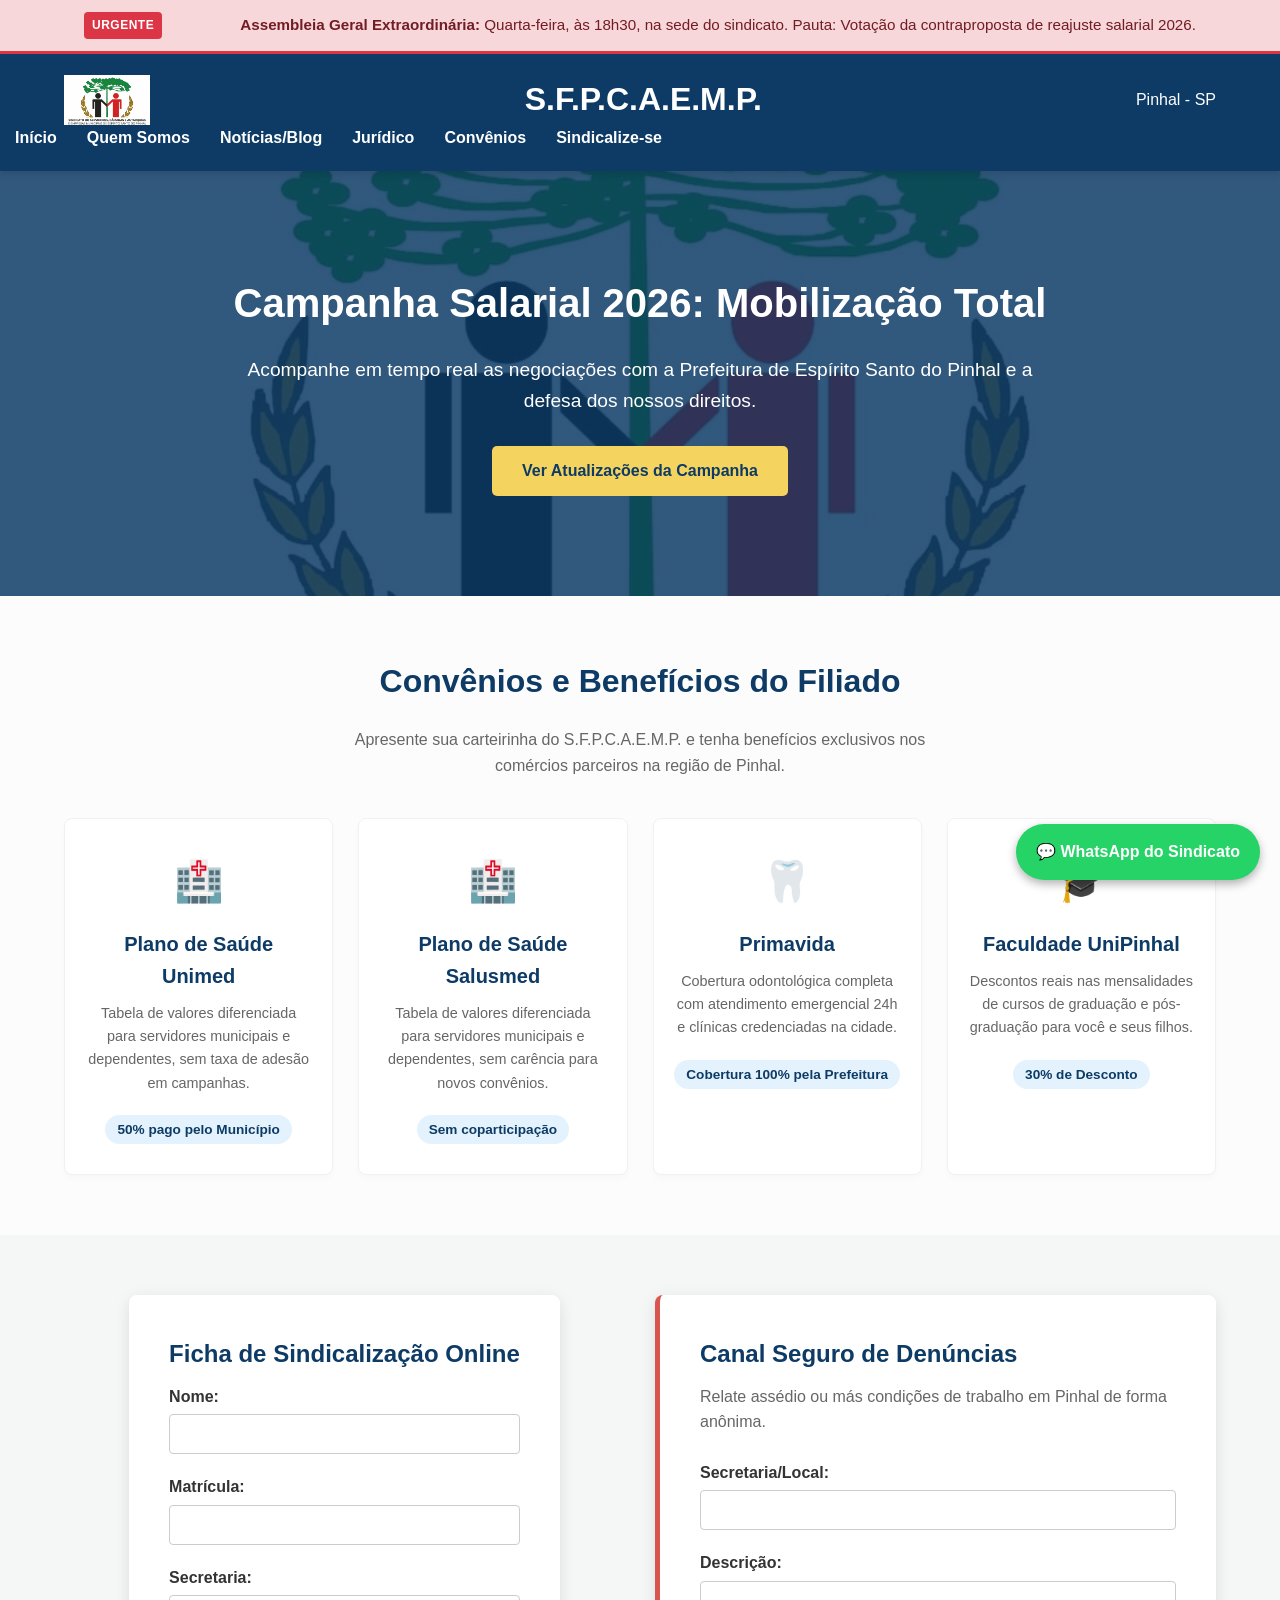
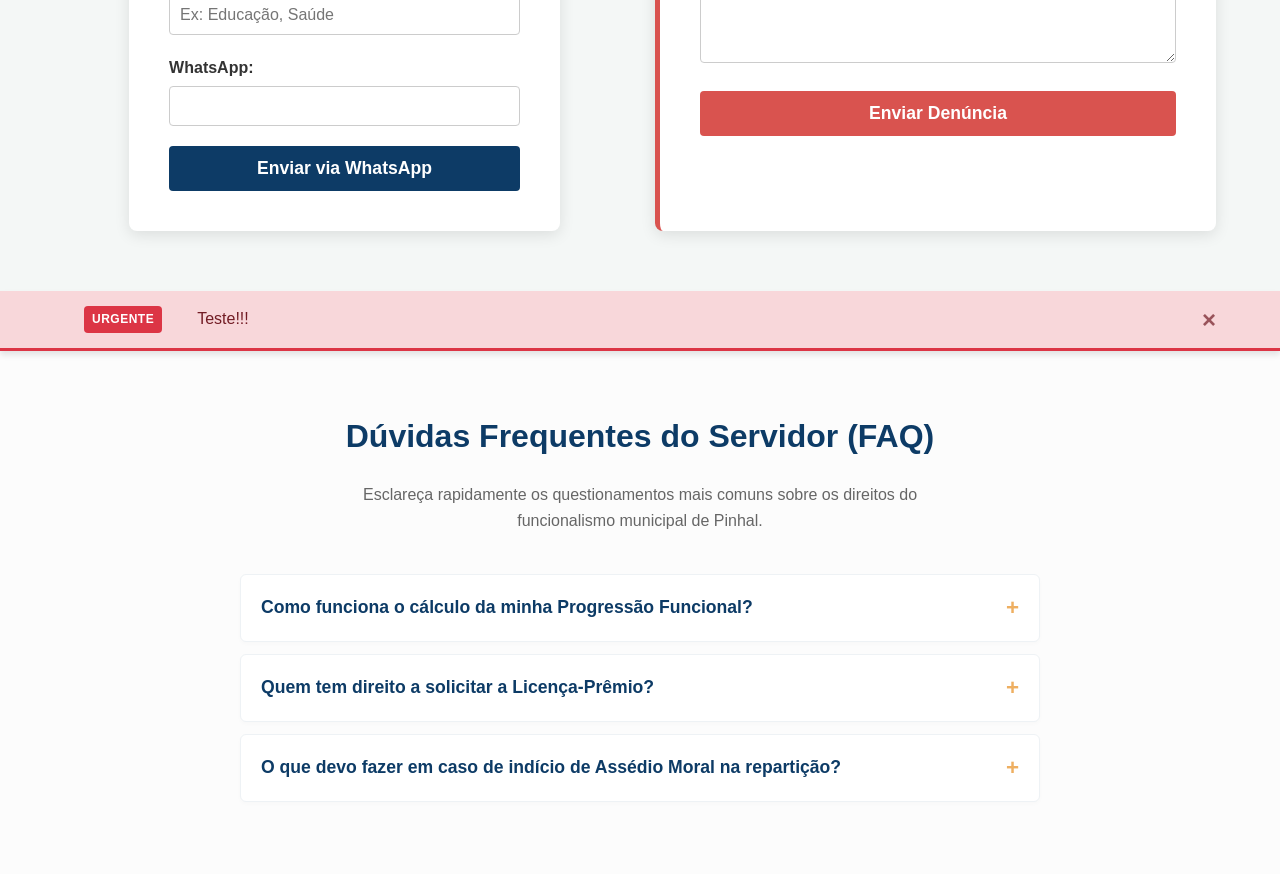
==== index.html @ d3999f8f "🚨 Alerta atualizado via Painel Admin" ====
<!DOCTYPE html>
<html lang="pt-BR">
<head>
    <meta charset="UTF-8">
    <meta name="viewport" content="width=device-width, initial-scale=1.0">
    <title>S.F.P.C.A.E.M.P. | Sindicato dos Servidores de Espírito Santo do Pinhal - SP</title>
    <meta name="description" content="Portal oficial do Sindicato dos Servidores Públicos Municipais de Espírito Santo do Pinhal. Reajuste salarial, plantão jurídico e convênios.">
    <link rel="stylesheet" href="style.css">
</head>
<body>
    <!-- PAINEL DE AVISOS URGENTES -->
    <div class="alerta-urgente">
        <div class="container alerta-content">
            <span class="badge-alerta">URGENTE</span>
            <p><strong>Assembleia Geral Extraordinária:</strong> Quarta-feira, às 18h30, na sede do sindicato. Pauta: Votação da contraproposta de reajuste salarial 2026.</p>
        </div>
    </div>

    <!-- MENU DE NAVEGAÇÃO -->
    <header>
        <div class="container header-container">
            <div class="logo">
            <!-- Troca o texto pela sua imagem de logo instalada na pasta -->
            <img src="logo.png" alt="Logo S.F.P.C.A.E.M.P." style="height: 50px; width: auto; vertical-align: middle;">
        </div>

                <h1>S.F.P.C.A.E.M.P.</h1>
                <p>Pinhal - SP</p>
            </div>
            <nav>
                <ul>
                    <li><a href="index.html">Início</a></li>
                    <li><a href="quem-somos.html">Quem Somos</a></li>
                    <li><a href="blog.html">Notícias/Blog</a></li>
                    <li><a href="juridico.html">Jurídico</a></li>
                    <li><a href="#convenios">Convênios</a></li>
                    <li><a href="#filiar">Sindicalize-se</a></li>
                </ul>
            </nav>
        </div>
    </header>

    <!-- BANNER PRINCIPAL -->
    
    <!-- Banner com a sua imagem real do sindicato inserida diretamente -->
    <section class="hero" style="background: linear-gradient(rgba(13, 59, 102, 0.85), rgba(13, 59, 102, 0.85)), url('foto-sindicato.jpg') no-repeat center center/cover;">
        <div class="container hero-content">
            <h2>Campanha Salarial 2026: Mobilização Total</h2>
            <p>Acompanhe em tempo real as negociações com a Prefeitura de Espírito Santo do Pinhal e a defesa dos nossos direitos.</p>
            <a href="blog.html" class="btn-principal">Ver Atualizações da Campanha</a>
        </div>
    </section>

    <!-- GUIA DE CONVÊNIOS E PARCEIROS -->
    <section id="convenios" class="container secao">
        <h2 class="titulo-secao">Convênios e Benefícios do Filiado</h2>
        <p style="text-align: center; max-width: 600px; margin: -20px auto 40px auto; color: #666;">
            Apresente sua carteirinha do S.F.P.C.A.E.M.P. e tenha benefícios exclusivos nos comércios parceiros na região de Pinhal.
        </p>
        <div class="grid-convenios">
            <div class="card-convenio">
                <div class="icone-convenio">🏥</div>
                <h3>Plano de Saúde Unimed</h3>
                <p>Tabela de valores diferenciada para servidores municipais e dependentes, sem taxa de adesão em campanhas.</p>
                <span class="tag-desconto">50% pago pelo Município</span>
            </div>
             <div class="card-convenio">
                <div class="icone-convenio">🏥</div>
                <h3>Plano de Saúde Salusmed</h3>
                <p>Tabela de valores diferenciada para servidores municipais e dependentes, sem carência para novos convênios.</p>
                <span class="tag-desconto">Sem coparticipação</span>
            </div>
            <div class="card-convenio">
                <div class="icone-convenio">🦷</div>
                <h3>Primavida</h3>
                <p>Cobertura odontológica completa com atendimento emergencial 24h e clínicas credenciadas na cidade.</p>
                <span class="tag-desconto">Cobertura 100% pela Prefeitura</span>
            </div>
            <div class="card-convenio">
                <div class="icone-convenio">🎓</div>
                <h3>Faculdade UniPinhal</h3>
                <p>Descontos reais nas mensalidades de cursos de graduação e pós-graduação para você e seus filhos.</p>
                <span class="tag-desconto">30% de Desconto</span>
            </div>
        </div>
    </section>

    <!-- FORMULÁRIOS (SINDICALIZAÇÃO E DENÚNCIA) -->
    <section id="filiar" class="bg-cinza">
        <div class="container secao grid-noticias">
            <div class="form-container">
                <h2>Ficha de Sindicalização Online</h2>
                <form id="form-filiacao">
                    <div class="campo"><label for="nome">Nome:</label><input type="text" id="nome" required></div>
                    <div class="campo"><label for="matricula">Matrícula:</label><input type="text" id="matricula" required></div>
                    <div class="campo"><label for="secretaria">Secretaria:</label><input type="text" id="secretaria" required placeholder="Ex: Educação, Saúde"></div>
                    <div class="campo"><label for="whatsapp">WhatsApp:</label><input type="tel" id="whatsapp" required></div>
                    <button type="submit" class="btn-enviar">Enviar via WhatsApp</button>
                </form>
            </div>
            <div class="form-container" style="border-left: 5px solid #d9534f;">
                <h2>Canal Seguro de Denúncias</h2>
                <p>Relate assédio ou más condições de trabalho em Pinhal de forma anônima.</p>
                <form id="form-denuncia">
                    <div class="campo"><label for="denuncia-local">Secretaria/Local:</label><input type="text" id="denuncia-local" required></div>
                    <div class="campo"><label for="denuncia-desc">Descrição:</label><textarea id="denuncia-desc" rows="4" style="width:100%; padding:10px; border-radius:4px; border:1px solid #ccc;" required></textarea></div>
                    <button type="submit" class="btn-enviar" style="background-color: #d9534f;">Enviar Denúncia</button>
                </form>
            </div>
        </div>
               <!-- RECURSO 1: PAINEL DE AVISOS COM BOTÃO FECHAR -->
<div class="alerta-urgente" id="painel-alerta">
    <div class="container alerta-content">
        <span class="badge-alerta">URGENTE</span>
        <p>Teste!!!</p>
        <button class="btn-fechar-alerta" id="fechar-alerta" aria-label="Fechar aviso">&times;</button>
    </div>
</div>
</section>
<!-- RECURSO 2: SEÇÃO DE PERGUNTAS FREQUENTES (FAQ ACCORDION) -->
<section class="container secao">
    <h2 class="titulo-secao">Dúvidas Frequentes do Servidor (FAQ)</h2>
    <p style="text-align: center; max-width: 600px; margin: -20px auto 40px auto; color: #666;">
        Esclareça rapidamente os questionamentos mais comuns sobre os direitos do funcionalismo municipal de Pinhal.
    </p>
    
    <div class="faq-container">
        <!-- Pergunta 1 -->
        <div class="faq-item">
            <button class="faq-pergunta">Como funciona o cálculo da minha Progressão Funcional?</button>
            <div class="faq-resposta">
                <p>A progressão horizontal ocorre por tempo de serviço a cada período de estágio estabelecido no Estatuto do Servidor, desde que cumpridos os requisitos de assiduidade e pontuação mínima na avaliação periódica de desempenho instituída pela sua secretaria.</p>
            </div>
        </div>

        <!-- Pergunta 2 -->
        <div class="faq-item">
            <button class="faq-pergunta">Quem tem direito a solicitar a Licença-Prêmio?</button>
            <div class="faq-resposta">
                <p>Todo servidor estatutário que completar 5 anos de efetivo exercício (quinquênio) sem penalidades disciplinares graves adquire o direito a 3 meses de licença remunerada. A concessão depende da conveniência e escala da administração municipal.</p>
            </div>
        </div>

        <!-- Pergunta 3 -->
        <div class="faq-item">
            <button class="faq-pergunta">O que devo fazer em caso de indício de Assédio Moral na repartição?</button>
            <div class="faq-resposta">
                <p>Anote datas, horários e nomes de testemunhas que presenciaram os fatos. Guarde e-mails ou mensagens e utilize imediatamente nosso <strong>Canal Seguro de Denúncias</strong> de forma anônima, ou agende um atendimento presencial com o nosso Departamento Jurídico.</p>
            </div>
        </div>
    </div>
</section>

    <!-- BOTÃO FLUTUANTE DO WHATSAPP -->
    <a href="https://wa.me/551936514314" class="whatsapp-flutuante" target="_blank">
        <span>💬 WhatsApp do Sindicato</span>
    </a>

    <script src="script.js"></script>

    <script>
    document.addEventListener("DOMContentLoaded", function() {
        const painelAlerta = document.getElementById('painel-alerta');
        
        if (painelAlerta) {
            const paragrafoAlerta = painelAlerta.querySelector('p');
            const btnFechar = document.getElementById('fechar-alerta');

            // 1. Verifica se existe um alerta personalizado salvo no navegador
            const alertaSalvo = localStorage.getItem('textoAlertaSindicato');
            if (alertaSalvo) {
                paragrafoAlerta.innerHTML = alertaSalvo;
            }

            // 2. Verifica se o visitante fechou o alerta recentemente
            const alertaOcultado = localStorage.getItem('alertaOcultado');
            if (alertaOcultado === 'true') {
                painelAlerta.style.display = 'none';
            }

            // 3. Mantém o funcionamento do botão de fechar (X)
            if (btnFechar) {
                btnFechar.addEventListener('click', function() {
                    painelAlerta.style.display = 'none';
                    localStorage.setItem('alertaOcultado', 'true');
                });
            }
        }
    });
</script>

</body>
</html>
---- style.css ----
/* Configurações Gerais */
* {
    margin: 0;
    padding: 0;
    box-sizing: border-box;
    font-family: 'Segoe UI', Tahoma, Geneva, Verdana, sans-serif;
}

body {
    color: #333;
    line-height: 1.6;
    background-color: #fcfcfc;
}

.container {
    width: 90%;
    max-width: 1200px;
    margin: 0 auto;
}

.secao {
    padding: 60px 0;
}

.titulo-secao {
    text-align: center;
    font-size: 2rem;
    color: #0d3b66;
    margin-bottom: 40px;
}

.bg-cinza {
    background-color: #f4f7f6;
}

/* Menu de Navegação */
header {
    background-color: #0d3b66;
    color: #fff;
    padding: 20px 0;
    position: sticky;
    top: 0;
    z-index: 100;
    box-shadow: 0 4px 6px rgba(0,0,0,0.1);
}

.header-container {
    display: flex;
    justify-content: space-between;
    align-items: center;
    flex-wrap: wrap;
}

.logo h1 {
    font-size: 1.8rem;
    color: #f4d35e;
}

.logo p {
    font-size: 0.8rem;
    opacity: 0.8;
}

nav ul {
    display: flex;
    list-style: none;
}

nav ul li a {
    color: #fff;
    text-decoration: none;
    padding: 10px 15px;
    font-weight: 600;
    transition: 0.3s;
}

nav ul li a:hover {
    color: #f4d35e;
}

/* Banner Principal */
.hero {
    background: linear-gradient(rgba(13, 59, 102, 0.85), rgba(13, 59, 102, 0.85)), url('https://picsum.photos') no-repeat center center/cover;
    color: #fff;
    text-align: center;
    padding: 100px 20px;
}

.hero-content h2 {
    font-size: 2.5rem;
    margin-bottom: 20px;
}

.hero-content p {
    font-size: 1.2rem;
    margin-bottom: 30px;
    max-width: 800px;
    margin-left: auto;
    margin-right: auto;
}

.btn-principal {
    display: inline-block;
    background-color: #f4d35e;
    color: #0d3b66;
    padding: 12px 30px;
    text-decoration: none;
    font-weight: bold;
    border-radius: 5px;
    transition: 0.3s;
}

.btn-principal:hover {
    background-color: #eeaf61;
}

/* Layout de Notícias (Grid) */
.grid-noticias {
    display: grid;
    grid-template-columns: repeat(auto-fit, minmax(300px, 1fr));
    gap: 30px;
}

.card-noticia {
    background: #fff;
    padding: 25px;
    border-radius: 8px;
    box-shadow: 0 4px 10px rgba(0,0,0,0.05);
    border-left: 5px solid #0d3b66;
}

.card-noticia h3 {
    margin-bottom: 10px;
    color: #0d3b66;
}

.card-noticia .data {
    font-size: 0.85rem;
    color: #777;
    margin-bottom: 15px;
}

.ler-mais {
    display: inline-block;
    margin-top: 15px;
    color: #eeaf61;
    text-decoration: none;
    font-weight: bold;
}

/* Layout de Benefícios */
.grid-beneficios {
    display: grid;
    grid-template-columns: repeat(auto-fit, minmax(280px, 1fr));
    gap: 25px;
}

.card-beneficio {
    background: #fff;
    padding: 30px;
    text-align: center;
    border-radius: 8px;
    box-shadow: 0 2px 5px rgba(0,0,0,0.05);
}

.card-beneficio h4 {
    color: #0d3b66;
    margin-bottom: 15px;
    font-size: 1.2rem;
}

/* Formulário */
.form-container {
    max-width: 600px;
    margin: 0 auto;
    background: #fff;
    padding: 40px;
    border-radius: 8px;
    box-shadow: 0 4px 15px rgba(0,0,0,0.1);
}

.form-container h2 {
    color: #0d3b66;
    margin-bottom: 10px;
}

.form-container p {
    margin-bottom: 25px;
    color: #666;
}

.campo {
    margin-bottom: 20px;
}

.campo label {
    display: block;
    margin-bottom: 5px;
    font-weight: 600;
}

.campo input {
    width: 100%;
    padding: 10px;
    border: 1px solid #ccc;
    border-radius: 4px;
    font-size: 1rem;
}

.btn-enviar {
    width: 100%;
    background-color: #0d3b66;
    color: #fff;
    padding: 12px;
    border: none;
    border-radius: 4px;
    font-size: 1.1rem;
    font-weight: bold;
    cursor: pointer;
    transition: 0.3s;
}

.btn-enviar:hover {
    background-color: #082542;
}

/* Rodapé */
footer {
    background-color: #111;
    color: #ccc;
    padding: 40px 0 10px 0;
}

.footer-grid {
    display: flex;
    justify-content: space-between;
    flex-wrap: wrap;
    gap: 30px;
    margin-bottom: 30px;
}

footer h3, footer h4 {
    color: #fff;
    margin-bottom: 15px;
}

.footer-bottom {
    text-align: center;
    border-top: 1px solid #333;
    padding-top: 20px;
    font-size: 0.9rem;
}

/* Responsividade Mobile Básica */
@media (max-width: 768px) {
    .header-container {
        flex-direction: column;
        text-align: center;
    }
    nav ul {
        margin-top: 15px;
    }
    .hero-content h2 {
        font-size: 1.8rem;
    }
}

/* Estilo complementar para as categorias do Blog */
.categoria {
    display: inline-block;
    font-weight: bold;
    text-transform: uppercase;
    font-size: 0.75rem;
    color: #0d3b66;
    margin-bottom: 5px;
}

/* --- Melhorias de Divulgação e Integração --- */

/* Estilo do Botão do WhatsApp Flutuante */
.whatsapp-flutuante {
    position: fixed;
    bottom: 20px;
    right: 20px;
    background-color: #25d366;
    color: white;
    padding: 15px 20px;
    border-radius: 30px;
    text-decoration: none;
    font-weight: bold;
    box-shadow: 0 4px 10px rgba(0,0,0,0.3);
    z-index: 1000;
    transition: transform 0.3s ease;
}

.whatsapp-flutuante:hover {
    transform: scale(1.05);
    background-color: #20ba5a;
    color: white;
}

/* Layout de Duas Colunas do Blog */
.layout-blog {
    display: flex;
    gap: 40px;
}

.lista-artigos {
    flex: 2;
}

.sidebar-blog {
    flex: 1;
    min-width: 280px;
}

/* Caixa da Newsletter */
.widget-newsletter {
    background-color: #fff;
    padding: 25px;
    border-radius: 8px;
    box-shadow: 0 4px 10px rgba(0,0,0,0.05);
    border-top: 4px solid #0d3b66;
}

.widget-newsletter h3 {
    color: #0d3b66;
    margin-bottom: 10px;
    font-size: 1.2rem;
}

.widget-newsletter p {
    font-size: 0.9rem;
    color: #666;
    line-height: 1.4;
}

/* Ajuste Responsivo para o Blog no Celular */
@media (max-width: 900px) {
    .layout-blog {
        flex-direction: column;
    }
    .sidebar-blog {
        width: 100%;
    }
}

/* --- PAINEL DE AVISOS URGENTES --- */
.alerta-urgente {
    background-color: #d9534f;
    color: #fff;
    padding: 12px 0;
    font-size: 0.95rem;
    box-shadow: 0 2px 5px rgba(0,0,0,0.2);
}

.alerta-content {
    display: flex;
    align-items: center;
    gap: 15px;
}

.badge-alerta {
    background-color: #fff;
    color: #d9534f;
    padding: 3px 8px;
    font-weight: bold;
    border-radius: 3px;
    font-size: 0.8rem;
    animation: piscar 1.5s infinite;
}

@keyframes piscar {
    0% { opacity: 1; }
    50% { opacity: 0.4; }
    100% { opacity: 1; }
}

/* --- VITRINE DE CONVÊNIOS --- */
.grid-convenios {
    display: grid;
    grid-template-columns: repeat(auto-fit, minmax(260px, 1fr));
    gap: 25px;
}

.card-convenio {
    background: #fff;
    border: 1px solid #eef2f5;
    padding: 30px 20px;
    border-radius: 8px;
    text-align: center;
    box-shadow: 0 4px 6px rgba(0,0,0,0.02);
    transition: transform 0.3s, box-shadow 0.3s;
    position: relative;
}

.card-convenio:hover {
    transform: translateY(-5px);
    box-shadow: 0 8px 15px rgba(13, 59, 102, 0.1);
}

.icone-convenio {
    font-size: 2.5rem;
    margin-bottom: 15px;
}

.card-convenio h3 {
    color: #0d3b66;
    font-size: 1.25rem;
    margin-bottom: 10px;
}

.card-convenio p {
    font-size: 0.9rem;
    color: #666;
    margin-bottom: 20px;
}

.tag-desconto {
    display: inline-block;
    background-color: #e3f2fd;
    color: #0d3b66;
    padding: 4px 12px;
    border-radius: 20px;
    font-size: 0.85rem;
    font-weight: bold;
}

/* --- MELHORIA: BOTÃO FECHAR ALERTA --- */
.alerta-content {
    position: relative;
    padding-right: 40px; /* Garante que o texto não sobreponha o botão X */
}

.btn-fechar-alerta {
    position: absolute;
    right: 0;
    top: 50%;
    transform: translateY(-50%);
    background: none;
    border: none;
    color: #fff;
    font-size: 1.6rem;
    cursor: pointer;
    line-height: 1;
    opacity: 0.7;
    transition: opacity 0.2s;
}

.btn-fechar-alerta:hover {
    opacity: 1;
}

/* --- MELHORIA: ACCORDION FAQ --- */
.faq-container {
    max-width: 800px;
    margin: 0 auto;
}

.faq-item {
    background: #fff;
    border: 1px solid #eef2f5;
    margin-bottom: 12px;
    border-radius: 6px;
    box-shadow: 0 2px 4px rgba(0,0,0,0.02);
    overflow: hidden;
}

.faq-pergunta {
    width: 100%;
    background: none;
    border: none;
    text-align: left;
    padding: 20px;
    font-size: 1.1rem;
    font-weight: 600;
    color: #0d3b66;
    cursor: pointer;
    display: flex;
    justify-content: space-between;
    align-items: center;
    transition: background 0.2s;
}

.faq-pergunta:hover {
    background-color: #fcfdfe;
}

/* Adiciona um sinal de + que vira - quando ativo */
.faq-pergunta::after {
    content: '+';
    font-size: 1.4rem;
    color: #eeaf61;
    transition: transform 0.3s ease;
}

.faq-item.ativo .faq-pergunta::after {
    content: '−';
    transform: rotate(180deg);
}

.faq-resposta {
    max-height: 0;
    overflow: hidden;
    transition: max-height 0.3s ease-out;
    background-color: #f9fbfd;
}

.faq-resposta p {
    padding: 0 20px 20px 20px;
    color: #555;
    font-size: 0.95rem;
    line-height: 1.5;
}

/* --- ESTILO DA CAIXA DE BUSCA --- */
.caixa-busca {
    margin-bottom: 25px;
}

.caixa-busca input {
    width: 100%;
    padding: 14px 18px;
    font-size: 1rem;
    border: 2px solid #eef2f5;
    border-radius: 8px;
    outline: none;
    transition: border-color 0.2s;
    background-color: #fff;
}

.caixa-busca input:focus {
    border-color: #0d3b66;
}

/* Estilos do Formulário de Alerta */
.container-alerta {
    max-width: 500px;
    margin: 30px auto;
    padding: 20px;
    background-color: #f9f9f9;
    border-radius: 8px;
    box-shadow: 0 4px 8px rgba(0,0,0,0.1);
    font-family: Arial, sans-serif;
}

.container-alerta h2 {
    color: #333;
    margin-bottom: 20px;
    font-size: 1.5rem;
    text-align: center;
}

.campo-grupo {
    margin-bottom: 15px;
}

.campo-grupo label {
    display: block;
    margin-bottom: 5px;
    font-weight: bold;
    color: #555;
}

.campo-grupo input, 
.campo-grupo select, 
.campo-grupo textarea {
    width: 100%;
    padding: 10px;
    border: 1px solid #ccc;
    border-radius: 4px;
    box-sizing: border-box;
    font-size: 1rem;
}

.btn-enviar-alerta {
    width: 100%;
    padding: 12px;
    background-color: #0056b3;
    color: white;
    border: none;
    border-radius: 4px;
    font-size: 1rem;
    font-weight: bold;
    cursor: pointer;
    transition: background 0.3s;
}

.btn-enviar-alerta:hover {
    background-color: #004085;
}

/* Caixa de Exibição do Alerta Dinâmico */
.alerta-box {
    margin-top: 20px;
    padding: 15px;
    border-radius: 4px;
    border-left: 5px solid;
}

.alerta-box.urgente {
    background-color: #f8d7da;
    color: #721c24;
    border-left-color: #dc3545;
}

.alerta-box.informativo {
    background-color: #d1ecf1;
    color: #0c5460;
    border-left-color: #17a2b8;
}

.alerta-box.sucesso {
    background-color: #d4edda;
    color: #155724;
    border-left-color: #28a745;
}

.esconde {
    display: none;
}

/* ==========================================================================
   SISTEMA DE ALERTAS DINÂMICOS (PAINEL DO SINDICATO)
   ========================================================================== */

/* Estrutura base do painel (comum para todos os estados) */
#painel-alerta {
    width: 100%;
    padding: 15px 0;
    font-family: Arial, sans-serif;
    box-shadow: 0 4px 6px rgba(0, 0, 0, 0.1);
    transition: all 0.3s ease;
}

/* Alinhamento do conteúdo interno */
.alerta-content {
    display: flex;
    align-items: center;
    justify-content: space-between;
    max-width: 1200px;
    margin: 0 auto;
    padding: 0 20px;
    box-sizing: border-box;
}

/* O texto do comunicado */
#painel-alerta p {
    margin: 0;
    flex-grow: 1;
    padding: 0 20px;
    font-size: 1rem;
    line-height: 1.4;
}

/* A etiqueta em destaque (Badge) */
.badge-alerta {
    font-size: 0.75rem;
    font-weight: bold;
    padding: 4px 8px;
    border-radius: 4px;
    background-color: rgba(255, 255, 255, 0.25);
    text-transform: uppercase;
    letter-spacing: 0.5px;
}

/* Botão de fechar (X) */
.btn-fechar-alerta {
    background: none;
    border: none;
    font-size: 1.5rem;
    font-weight: bold;
    cursor: pointer;
    line-height: 1;
    opacity: 0.7;
    transition: opacity 0.2s;
}

.btn-fechar-alerta:hover {
    opacity: 1;
}

/* --------------------------------------------------------------------------
   ESTILOS ESPECÍFICOS DE CORES (Injetados pelo Painel Oculto)
   -------------------------------------------------------------------------- */

/* 🚨 1. ALERTA URGENTE (Vermelho) */
.alerta-urgente {
    background-color: #f8d7da; /* Fundo vermelho claro suave */
    color: #721c24;            /* Texto vermelho escuro para leitura */
    border-bottom: 3px solid #dc3545;
}
.alerta-urgente .badge-alerta {
    background-color: #dc3545; /* Badge vermelho vivo */
    color: white;
}
.alerta-urgente .btn-fechar-alerta {
    color: #721c24;
}

/* ℹ️ 2. ALERTA INFORMATIVO (Azul) */
.alerta-informativo {
    background-color: #d1ecf1; /* Fundo azul claro suave */
    color: #0c5460;            /* Texto azul escuro para leitura */
    border-bottom: 3px solid #17a2b8;
}
.alerta-informativo .badge-alerta {
    background-color: #17a2b8; /* Badge azul institucional */
    color: white;
}
.alerta-informativo .btn-fechar-alerta {
    color: #0c5460;
}

/* ✅ 3. ALERTA DE CONCLUÍDO / SUCESSO (Verde) */
.alerta-sucesso {
    background-color: #d4edda; /* Fundo verde claro suave */
    color: #155724;            /* Texto verde escuro para leitura */
    border-bottom: 3px solid #28a745;
}
.alerta-sucesso .badge-alerta {
    background-color: #28a745; /* Badge verde positivo */
    color: white;
}
.alerta-sucesso .btn-fechar-alerta {
    color: #155724;
}
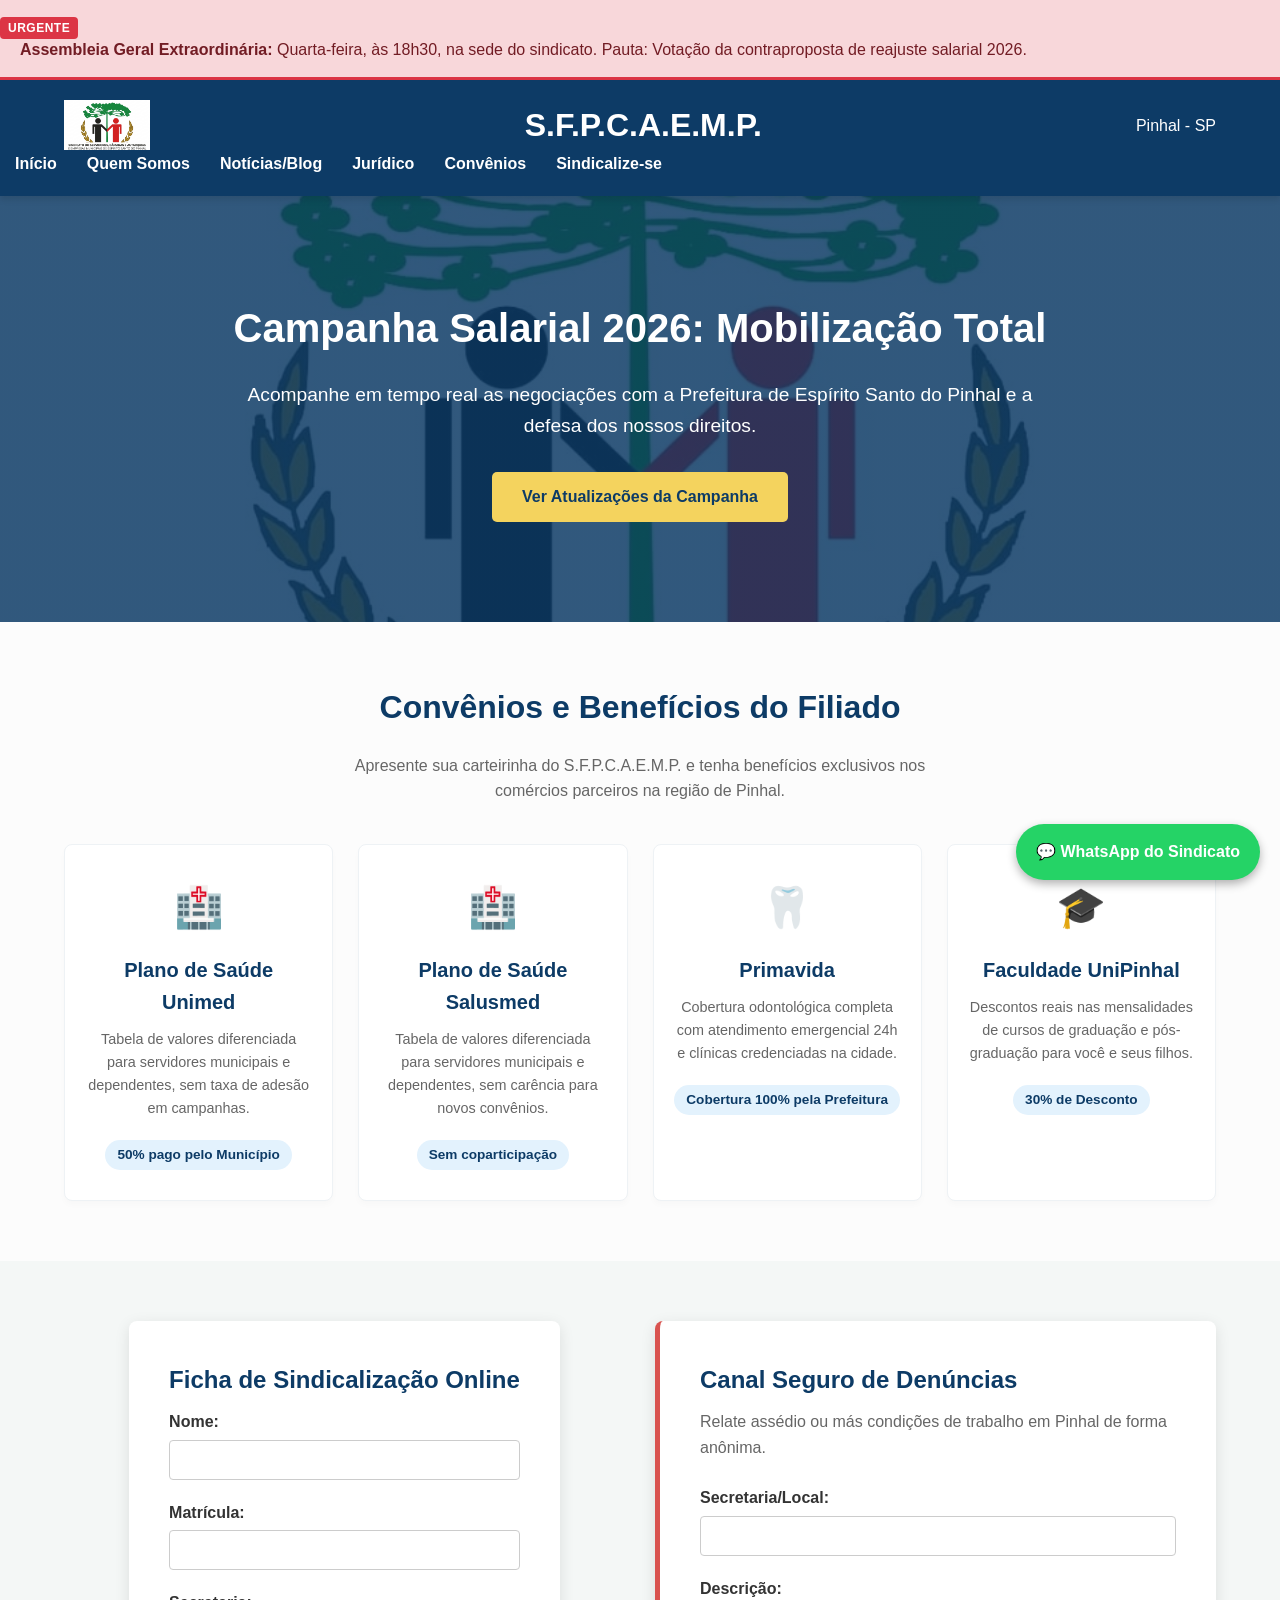
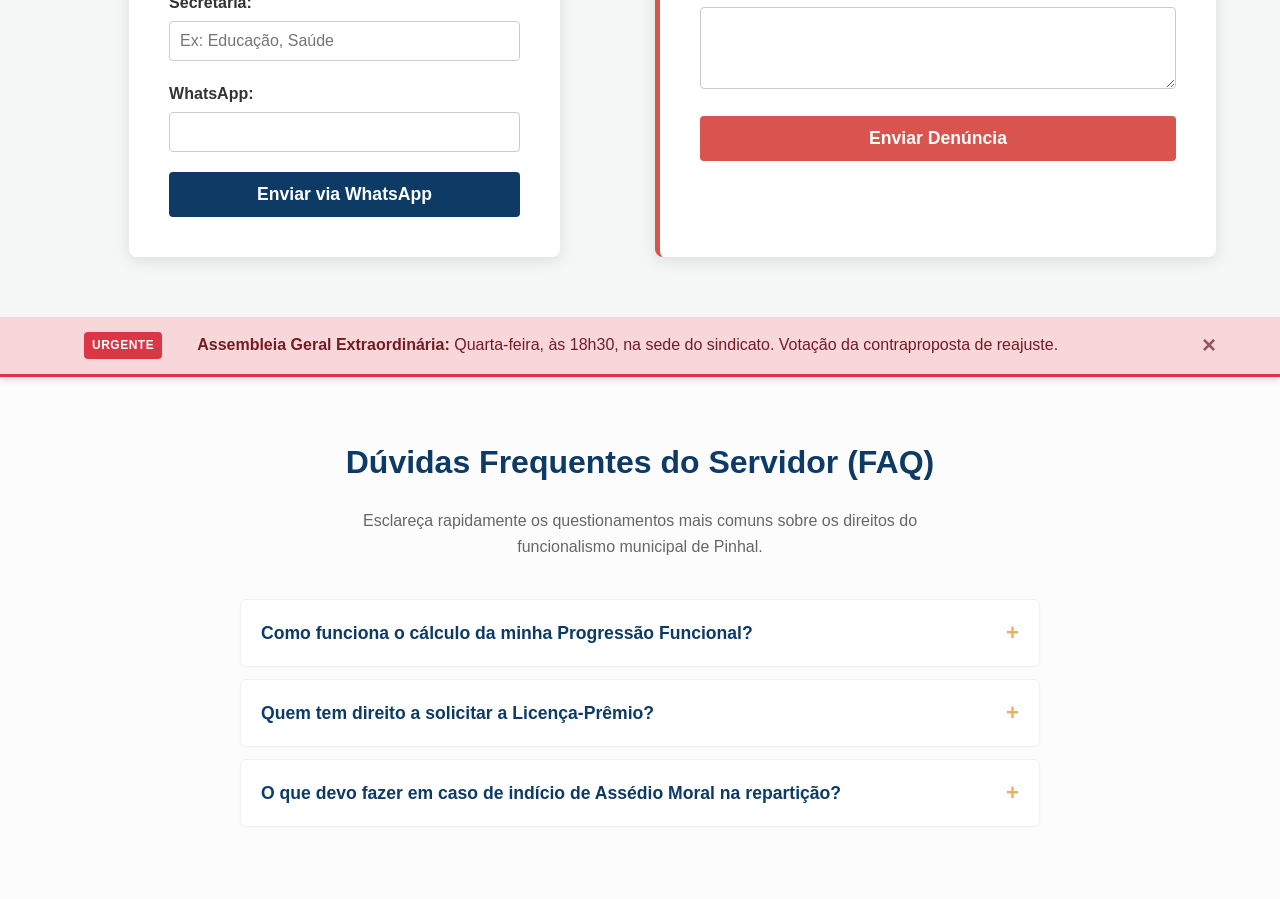
==== commit 2475812d: "atualização" ====
--- a/index.html
+++ b/index.html
@@ -9,7 +9,7 @@
 </head>
 <body>
     <!-- PAINEL DE AVISOS URGENTES -->
-    <div class="alerta-urgente">
+    <div class="alerta-urgente" id="painel-alerta"
         <div class="container alerta-content">
             <span class="badge-alerta">URGENTE</span>
             <p><strong>Assembleia Geral Extraordinária:</strong> Quarta-feira, às 18h30, na sede do sindicato. Pauta: Votação da contraproposta de reajuste salarial 2026.</p>
@@ -112,7 +112,7 @@
 <div class="alerta-urgente" id="painel-alerta">
     <div class="container alerta-content">
         <span class="badge-alerta">URGENTE</span>
-        <p>Teste!!!</p>
+        <p><strong>Assembleia Geral Extraordinária:</strong> Quarta-feira, às 18h30, na sede do sindicato. Votação da contraproposta de reajuste.</p>
         <button class="btn-fechar-alerta" id="fechar-alerta" aria-label="Fechar aviso">&times;</button>
     </div>
 </div>
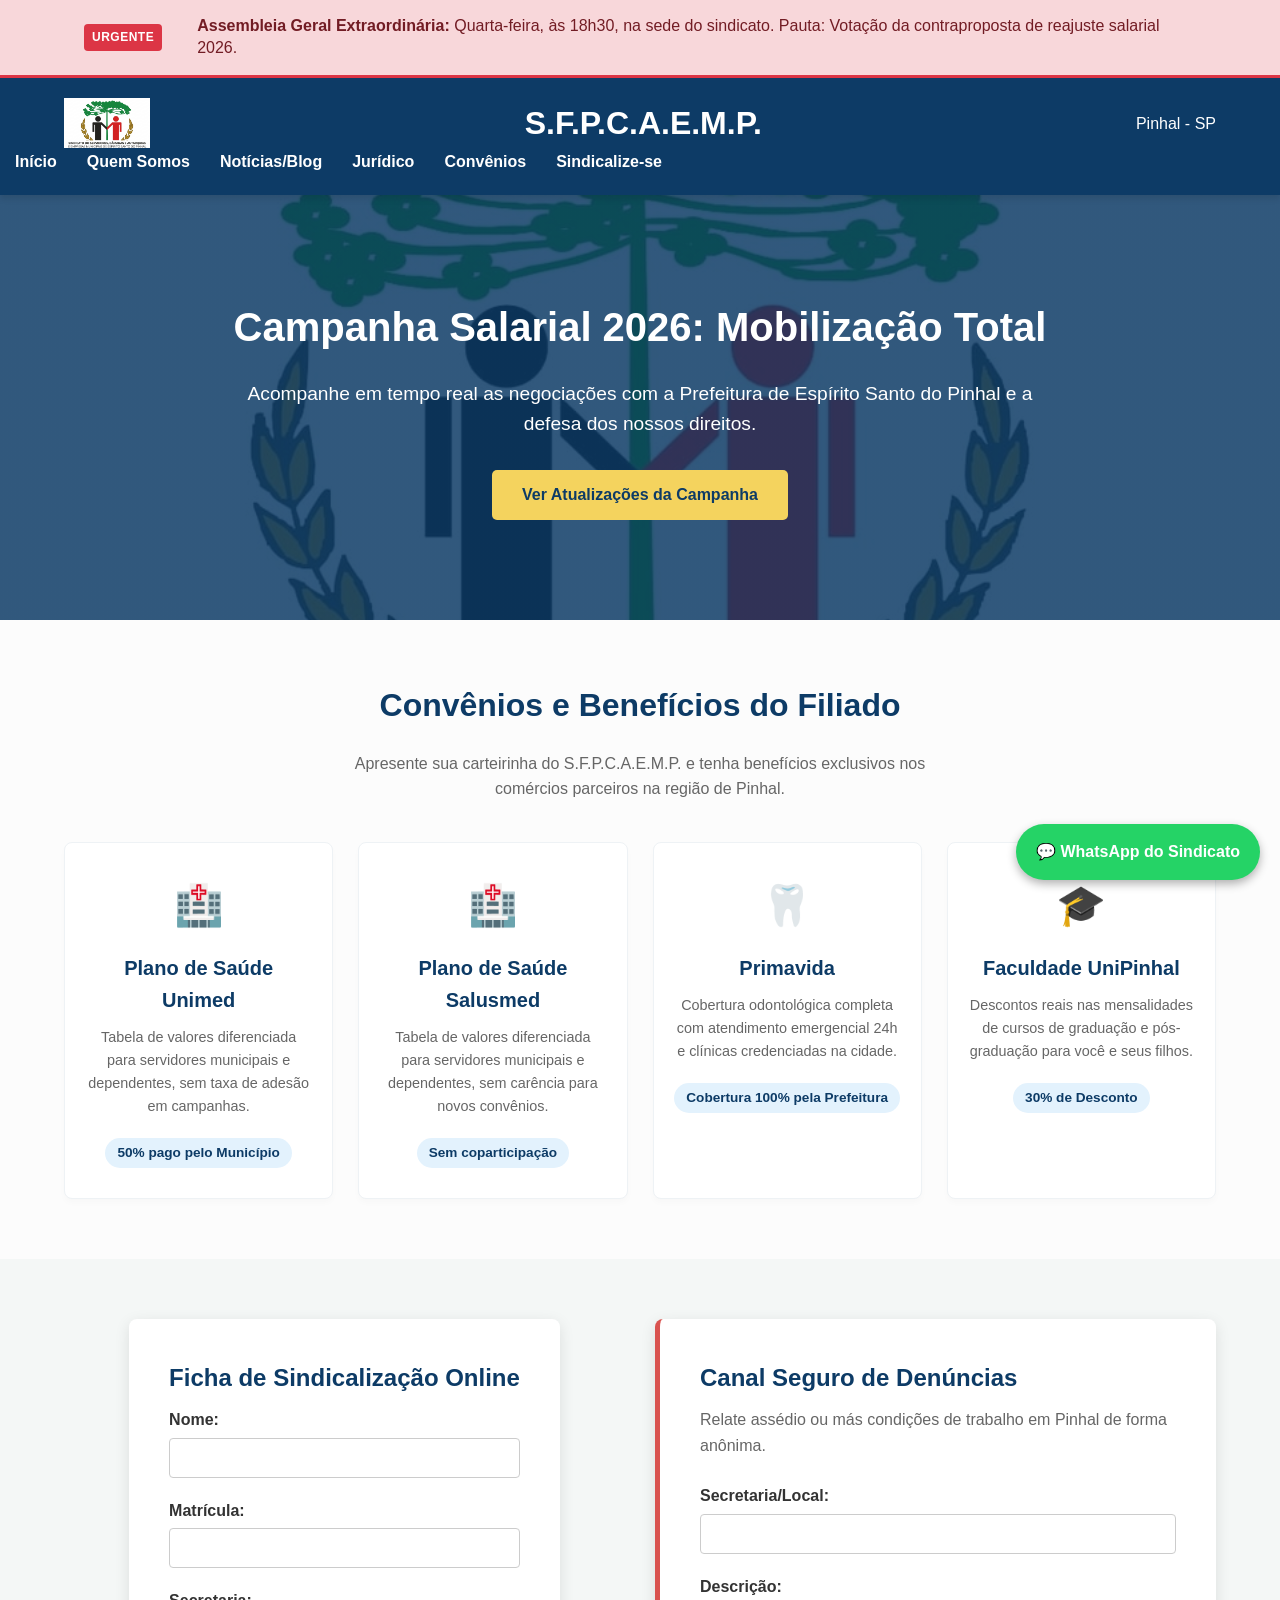
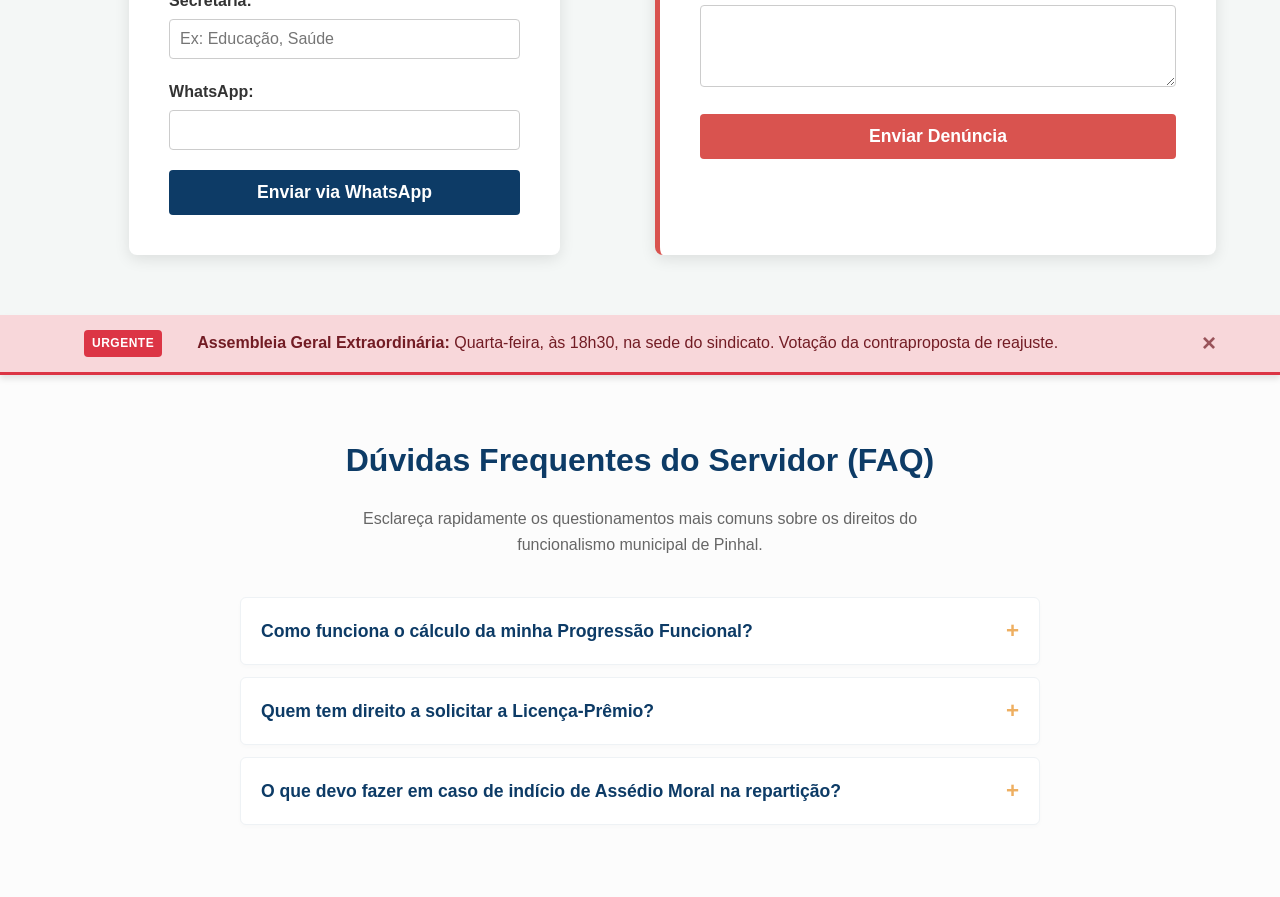
==== commit 97ddf7c3: "atualizar" ====
--- a/index.html
+++ b/index.html
@@ -9,12 +9,12 @@
 </head>
 <body>
     <!-- PAINEL DE AVISOS URGENTES -->
-    <div class="alerta-urgente" id="painel-alerta"
-        <div class="container alerta-content">
-            <span class="badge-alerta">URGENTE</span>
-            <p><strong>Assembleia Geral Extraordinária:</strong> Quarta-feira, às 18h30, na sede do sindicato. Pauta: Votação da contraproposta de reajuste salarial 2026.</p>
-        </div>
+<div class="alerta-urgente" id="painel-alerta">
+    <div class="container alerta-content">
+        <span class="badge-alerta">URGENTE</span>
+        <p><strong>Assembleia Geral Extraordinária:</strong> Quarta-feira, às 18h30, na sede do sindicato. Pauta: Votação da contraproposta de reajuste salarial 2026.</p>
     </div>
+</div>
 
     <!-- MENU DE NAVEGAÇÃO -->
     <header>
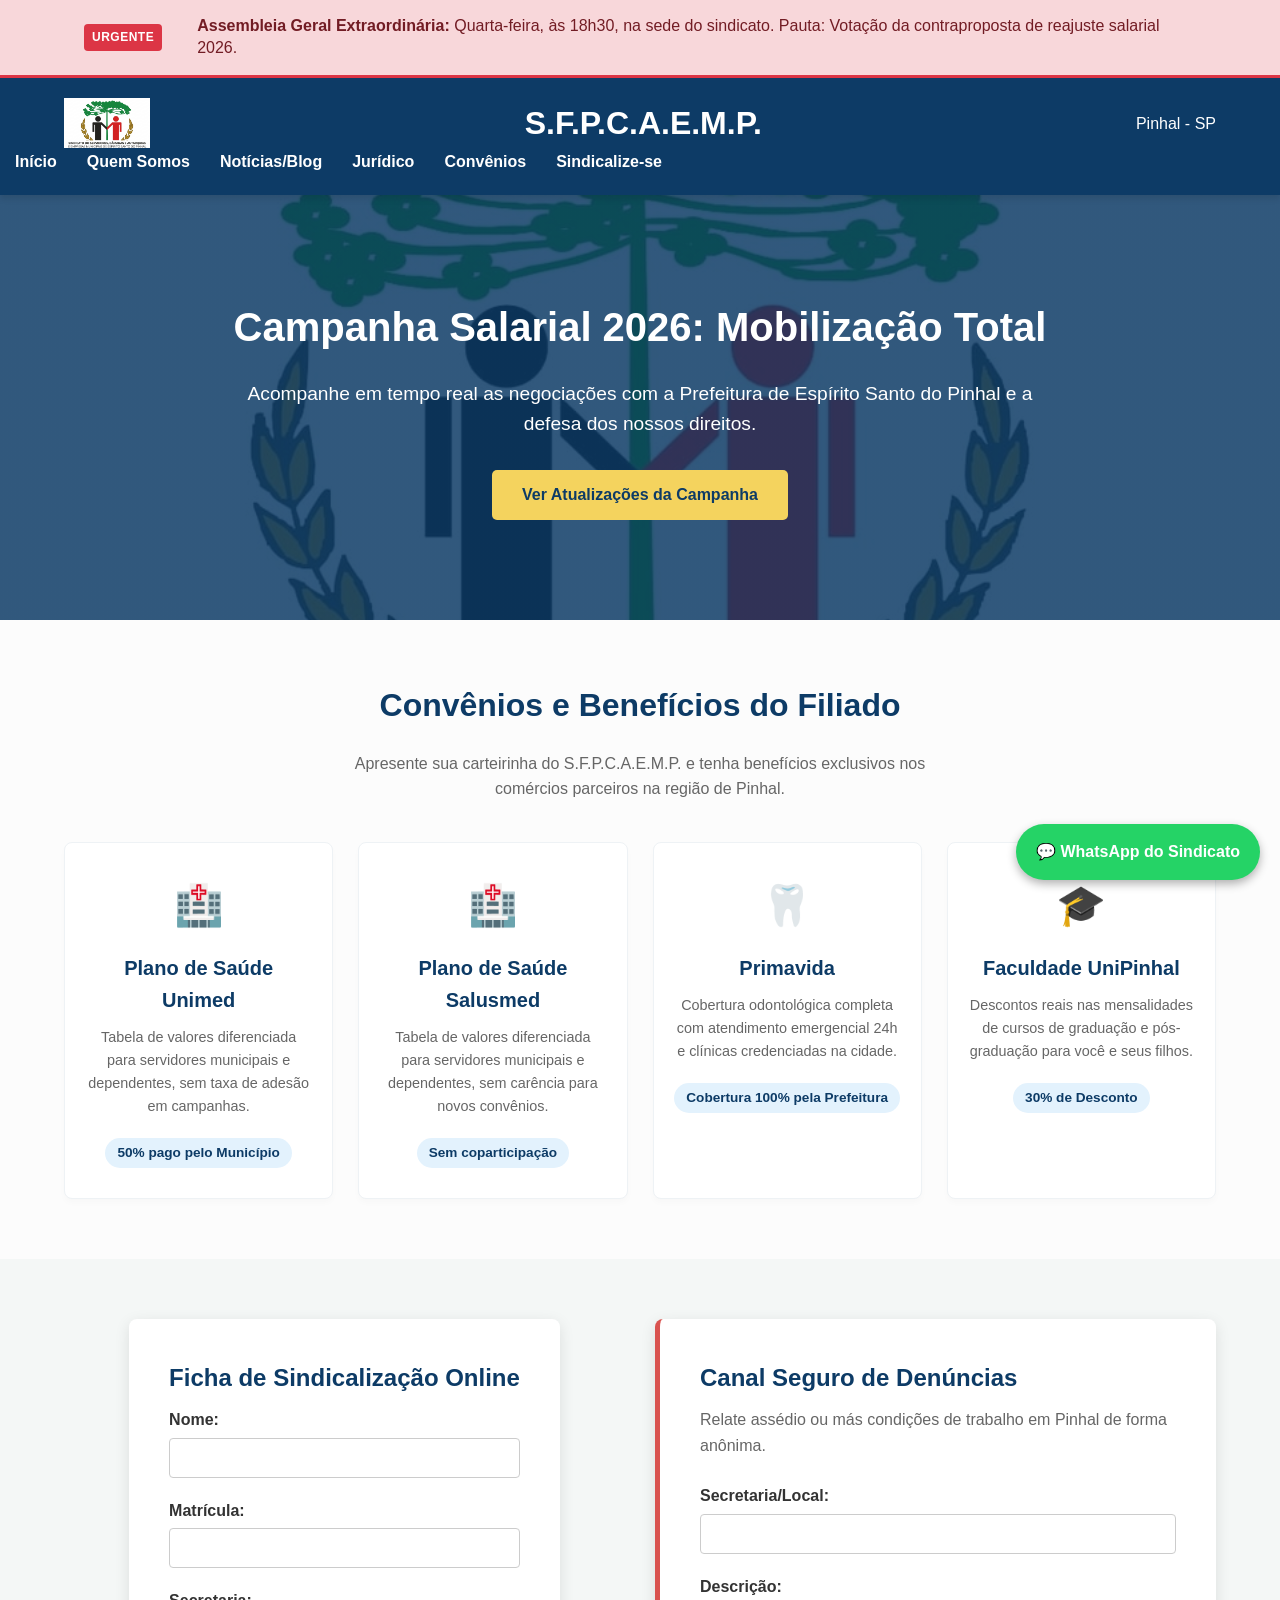
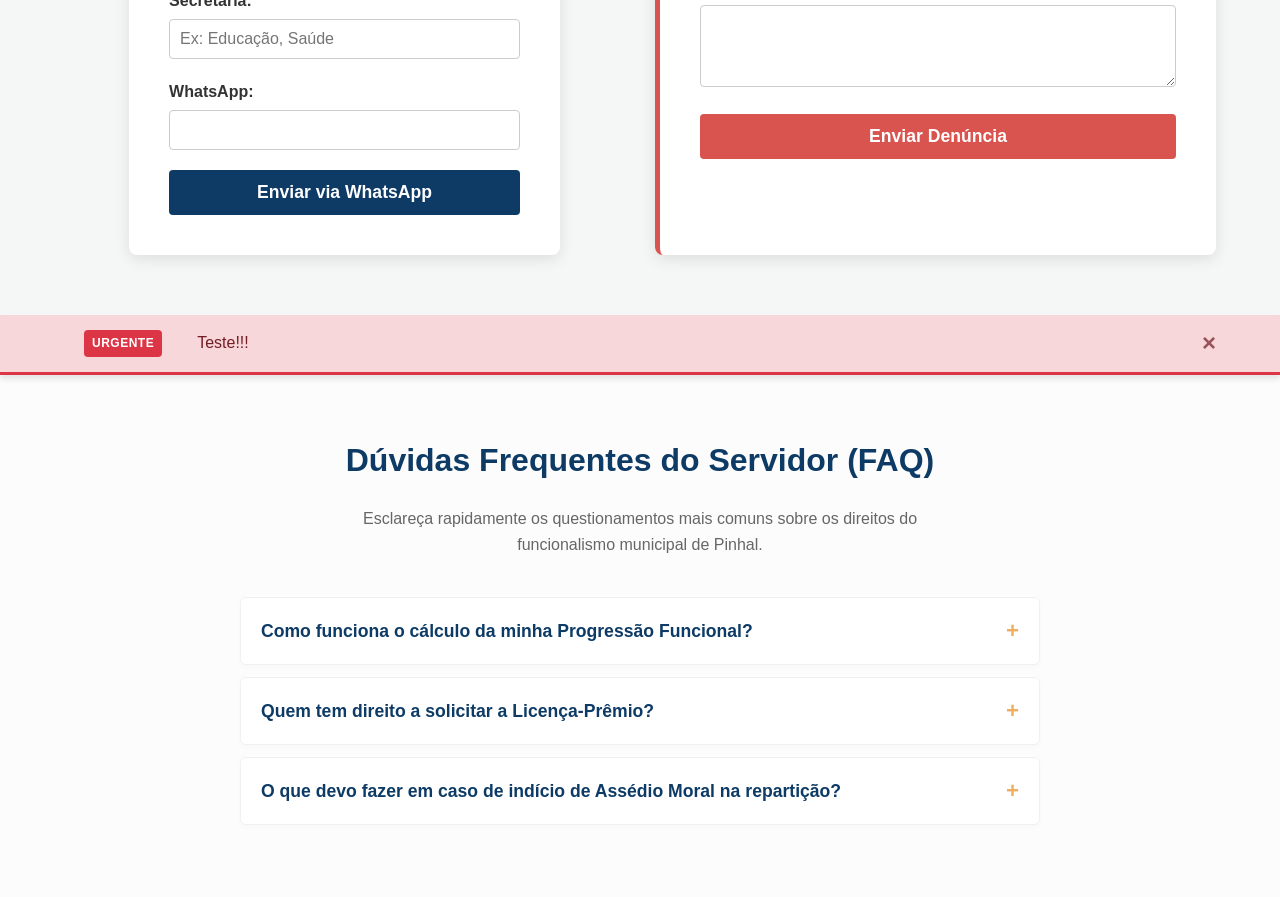
==== commit 909bfa08: "Concluindo merge e inserindo id de controle" ====
--- a/index.html
+++ b/index.html
@@ -112,7 +112,7 @@
 <div class="alerta-urgente" id="painel-alerta">
     <div class="container alerta-content">
         <span class="badge-alerta">URGENTE</span>
-        <p><strong>Assembleia Geral Extraordinária:</strong> Quarta-feira, às 18h30, na sede do sindicato. Votação da contraproposta de reajuste.</p>
+        <p>Teste!!!</p>
         <button class="btn-fechar-alerta" id="fechar-alerta" aria-label="Fechar aviso">&times;</button>
     </div>
 </div>
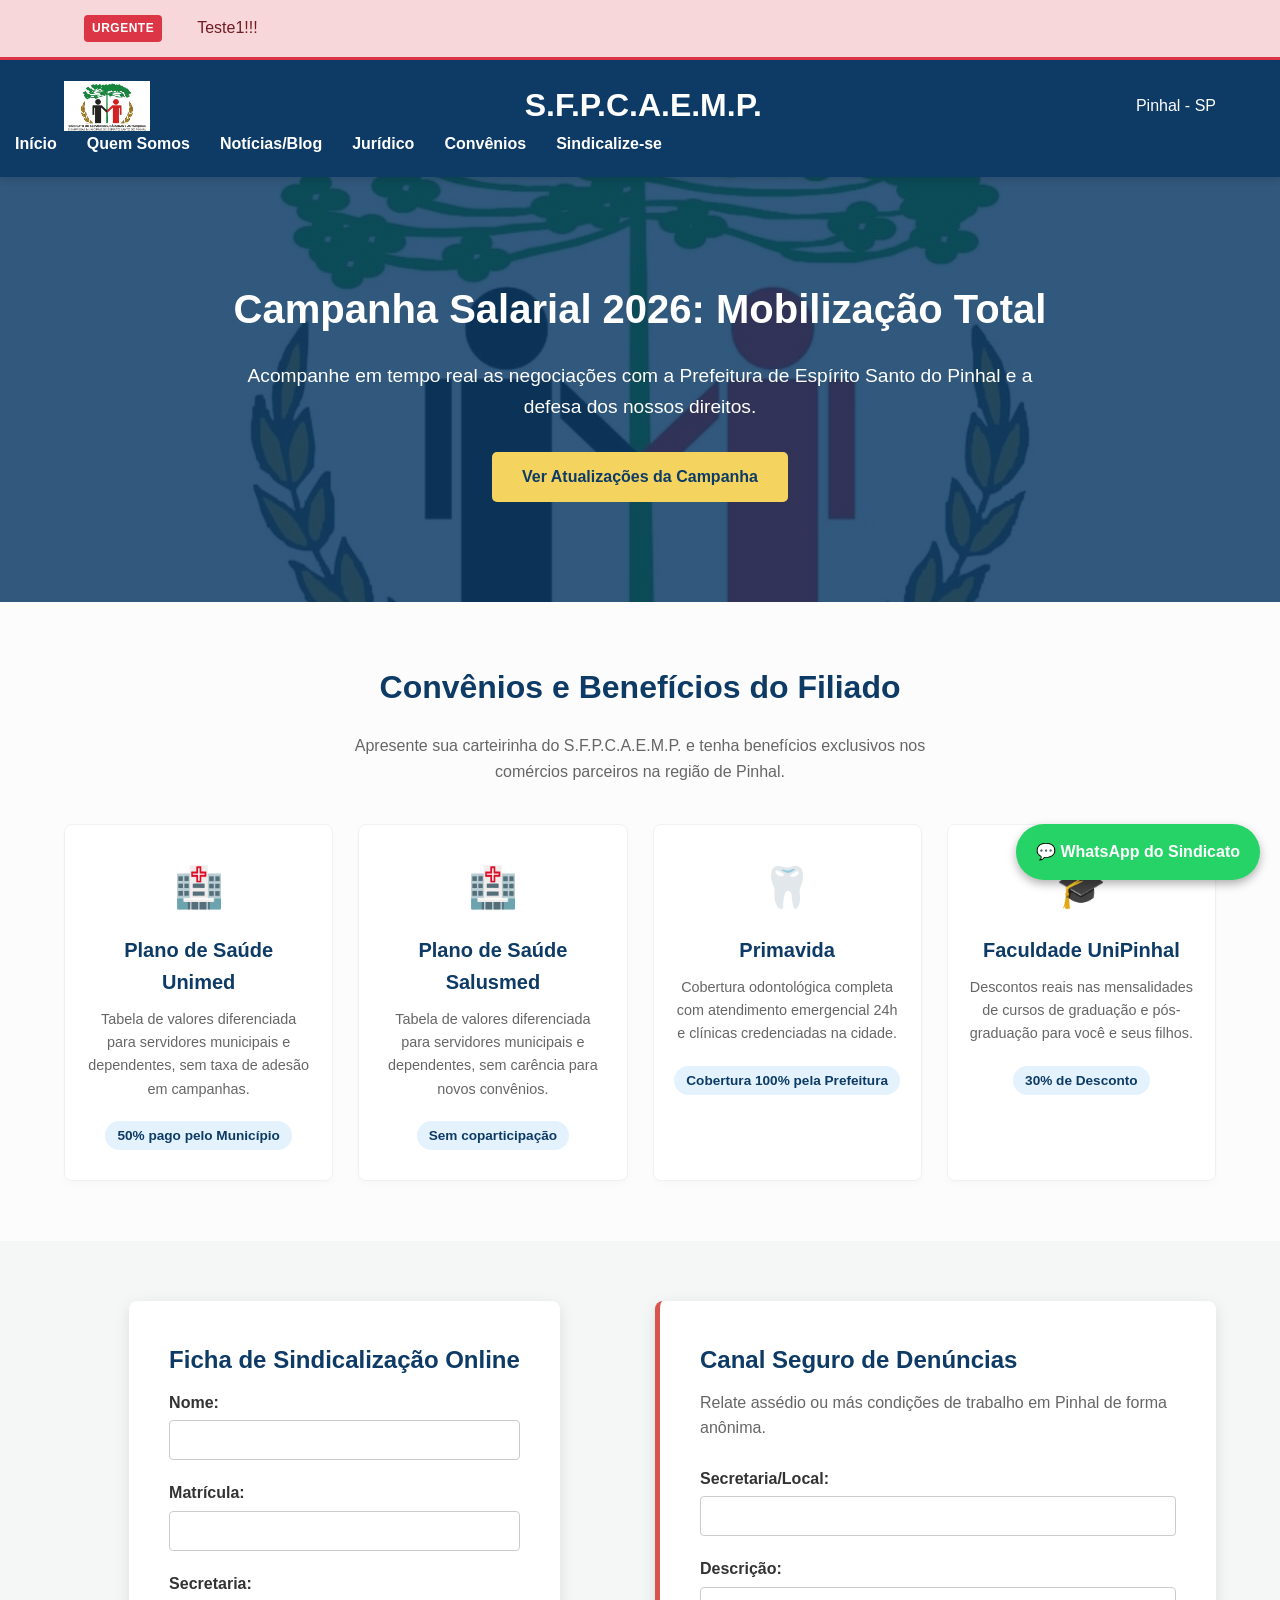
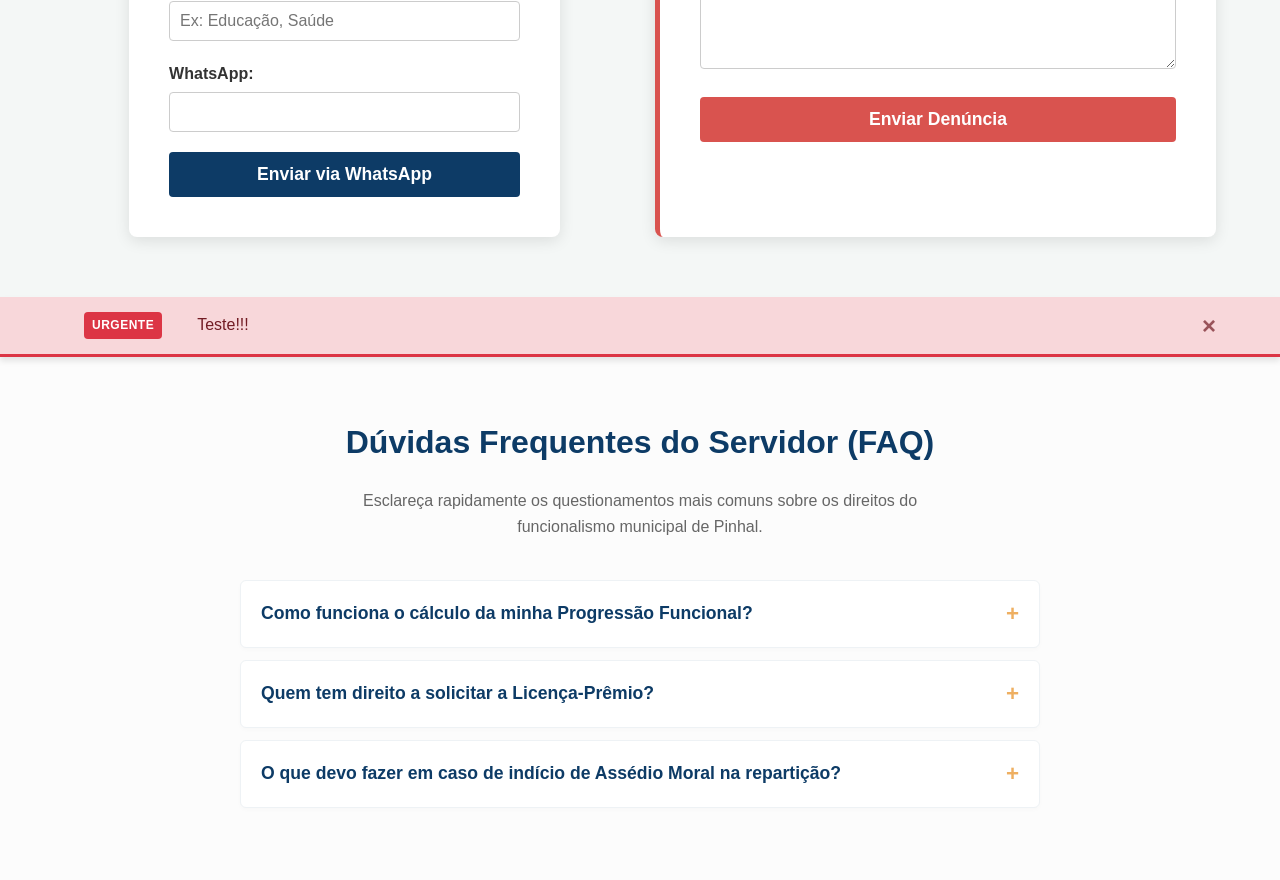
==== commit 8a9b8efc: "🚨 Alerta atualizado via Painel Admin" ====
--- a/index.html
+++ b/index.html
@@ -12,7 +12,7 @@
 <div class="alerta-urgente" id="painel-alerta">
     <div class="container alerta-content">
         <span class="badge-alerta">URGENTE</span>
-        <p><strong>Assembleia Geral Extraordinária:</strong> Quarta-feira, às 18h30, na sede do sindicato. Pauta: Votação da contraproposta de reajuste salarial 2026.</p>
+        <p>Teste1!!!</p>
     </div>
 </div>
 
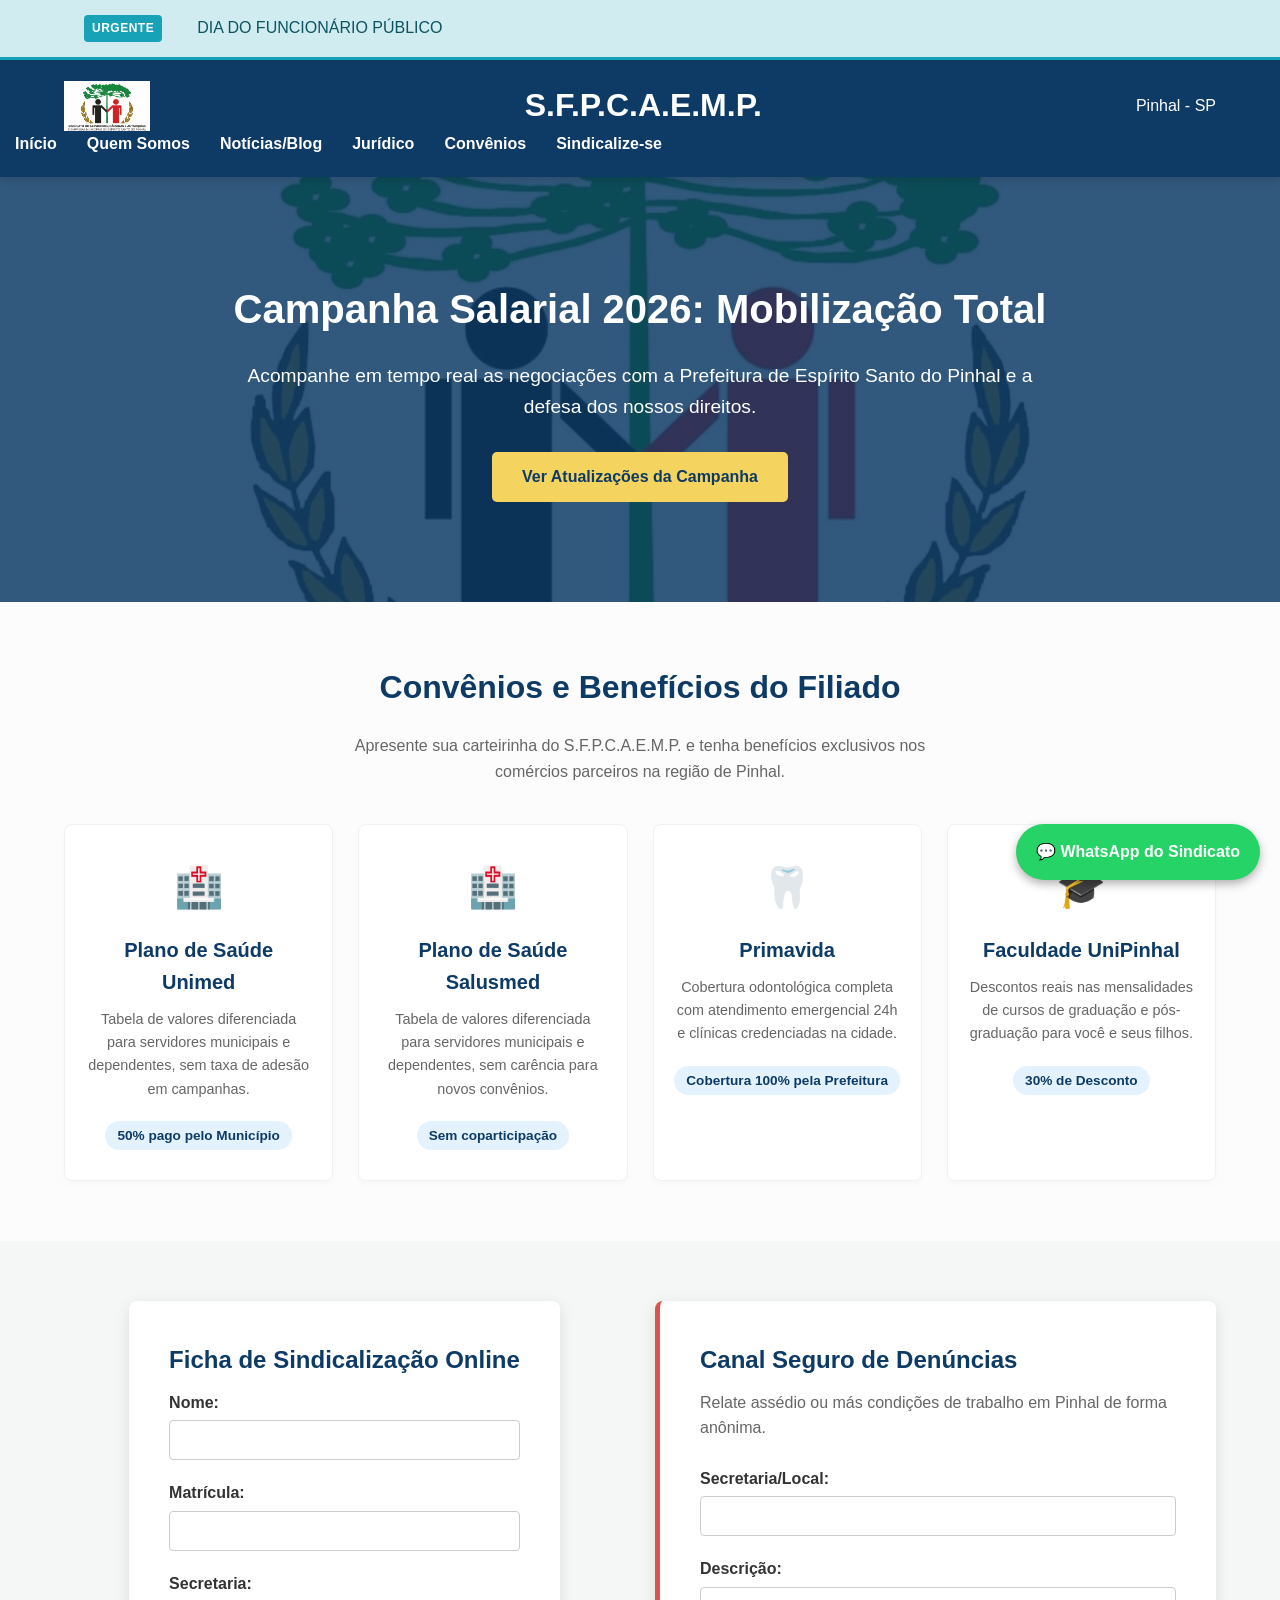
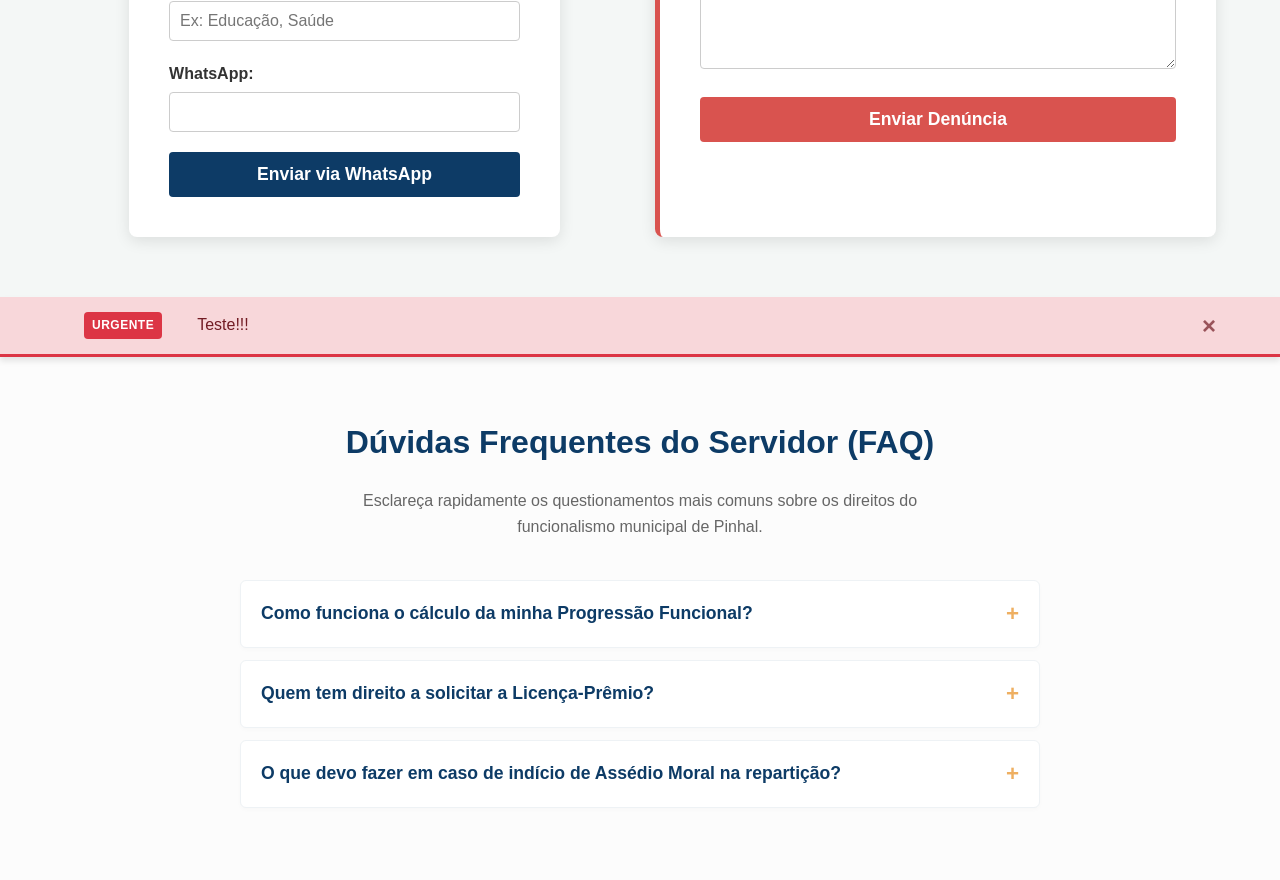
==== commit 72d79362: "🚨 Alerta atualizado via Painel Admin" ====
--- a/index.html
+++ b/index.html
@@ -9,10 +9,10 @@
 </head>
 <body>
     <!-- PAINEL DE AVISOS URGENTES -->
-<div class="alerta-urgente" id="painel-alerta">
+<div class="alerta-informativo" id="painel-alerta">
     <div class="container alerta-content">
         <span class="badge-alerta">URGENTE</span>
-        <p>Teste1!!!</p>
+        <p>DIA DO FUNCIONÁRIO PÚBLICO</p>
     </div>
 </div>
 
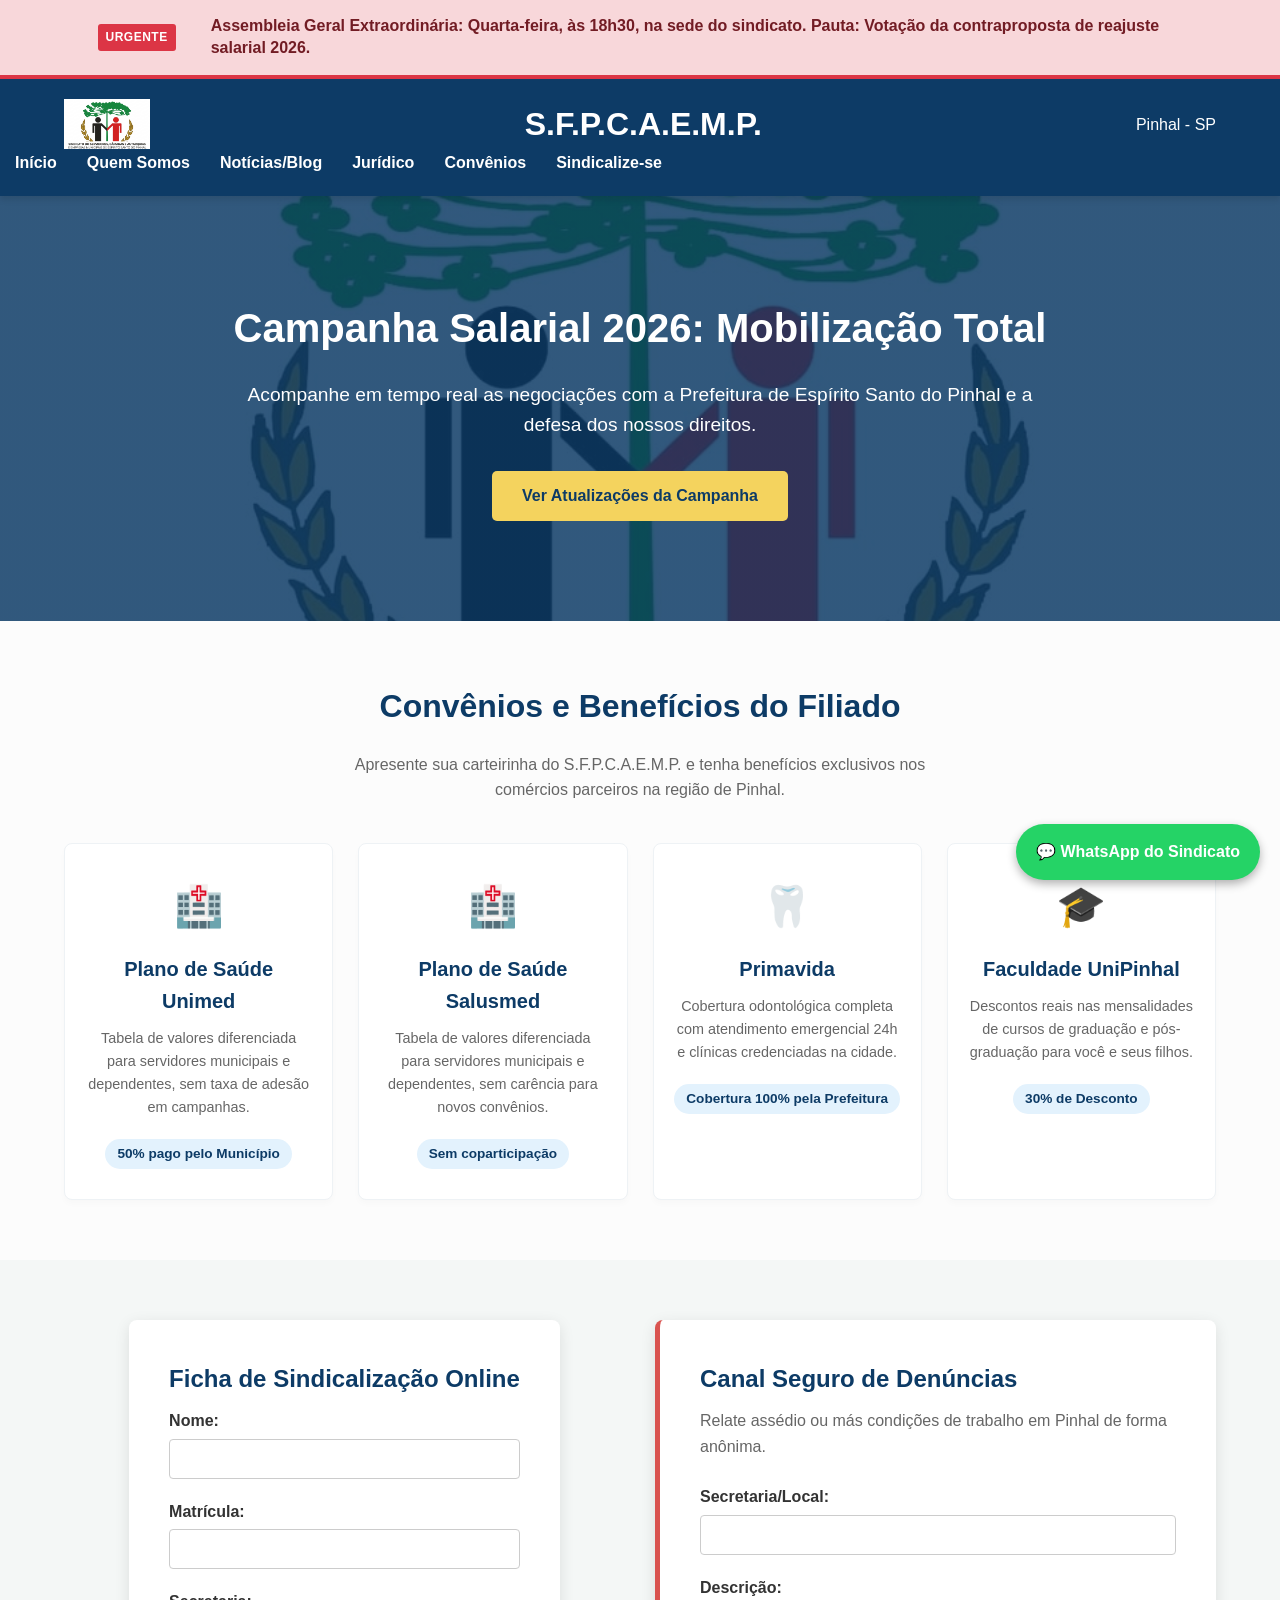
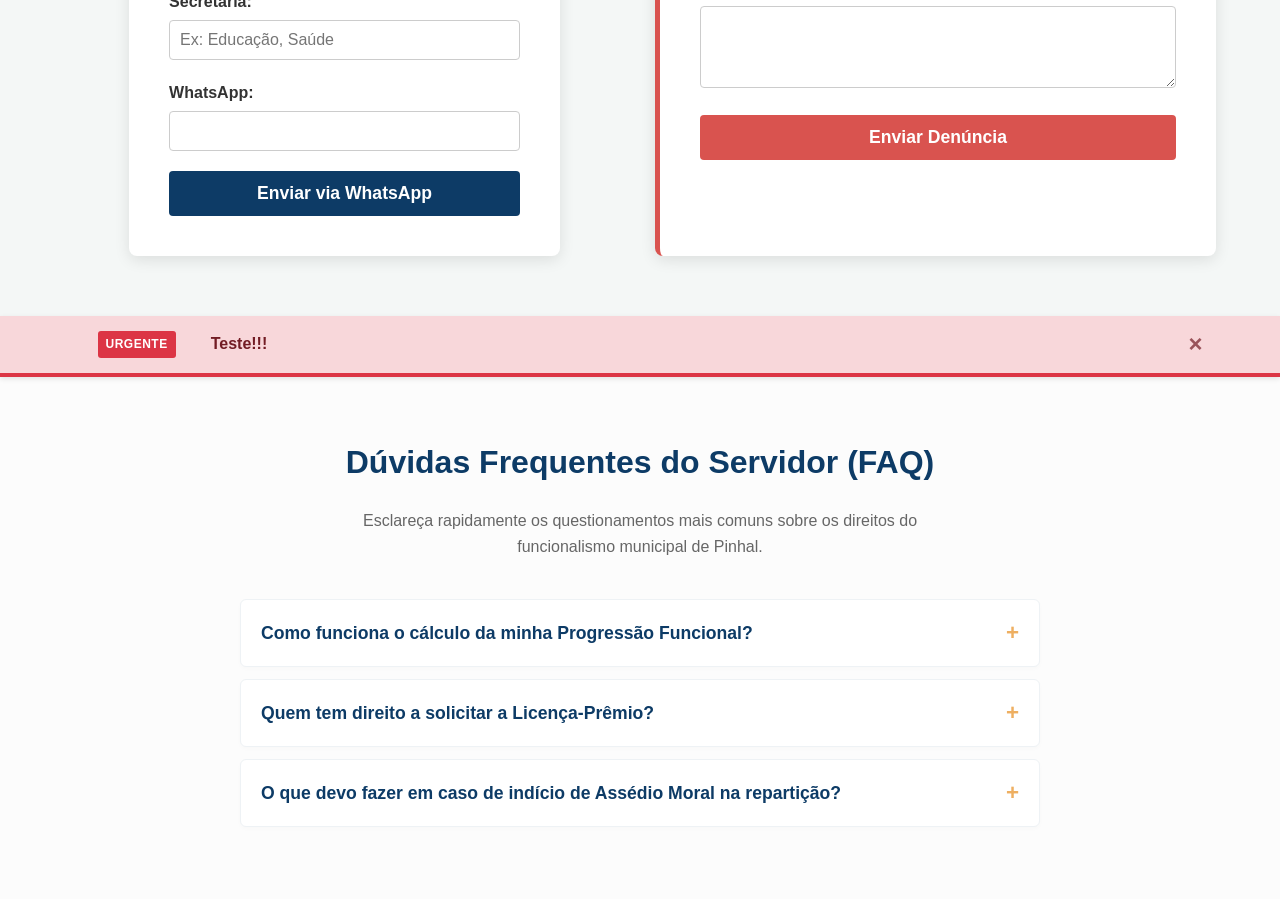
==== commit d2acde54: "Atualização" ====
--- a/index.html
+++ b/index.html
@@ -8,11 +8,12 @@
     <link rel="stylesheet" href="style.css">
 </head>
 <body>
+
     <!-- PAINEL DE AVISOS URGENTES -->
-<div class="alerta-informativo" id="painel-alerta">
+<div class="alerta-urgente" id="painel-alerta">
     <div class="container alerta-content">
         <span class="badge-alerta">URGENTE</span>
-        <p>DIA DO FUNCIONÁRIO PÚBLICO</p>
+         <p><strong>Assembleia Geral Extraordinária:</strong> Quarta-feira, às 18h30, na sede do sindicato. Pauta: Votação da contraproposta de reajuste salarial 2026.</p>
     </div>
 </div>
 
--- a/style.css
+++ b/style.css
@@ -725,3 +725,41 @@
 .alerta-sucesso .btn-fechar-alerta {
     color: #155724;
 }
+/* Base Comum do Alerta */
+#painel-alerta {
+    padding: 15px;
+    margin: 0;
+    border-radius: 0; 
+    box-shadow: 0 2px 5px rgba(0,0,0,0.1);
+}
+
+.alerta-content {
+    display: flex;
+    align-items: center;
+    gap: 15px;
+}
+
+.badge-alerta {
+    color: white;
+    padding: 4px 8px;
+    font-weight: bold;
+    font-size: 12px;
+    border-radius: 3px;
+}
+
+#painel-alerta p {
+    margin: 0;
+    font-weight: bold;
+}
+
+/* variação 1: VERMELHO (Urgente) */
+.alerta-urgente { background-color: #f8d7da; border-bottom: 4px solid #dc3545; color: #721c24; }
+.alerta-urgente .badge-alerta { background-color: #dc3545; }
+
+/* variação 2: AZUL (Informativo) */
+.alerta-informativo { background-color: #cce5ff; border-bottom: 4px solid #004085; color: #004085; }
+.alerta-informativo .badge-alerta { background-color: #004085; }
+
+/* variação 3: VERDE (Sucesso) */
+.alerta-sucesso { background-color: #d4edda; border-bottom: 4px solid #28a745; color: #155724; }
+.alerta-sucesso .badge-alerta { background-color: #28a745; }
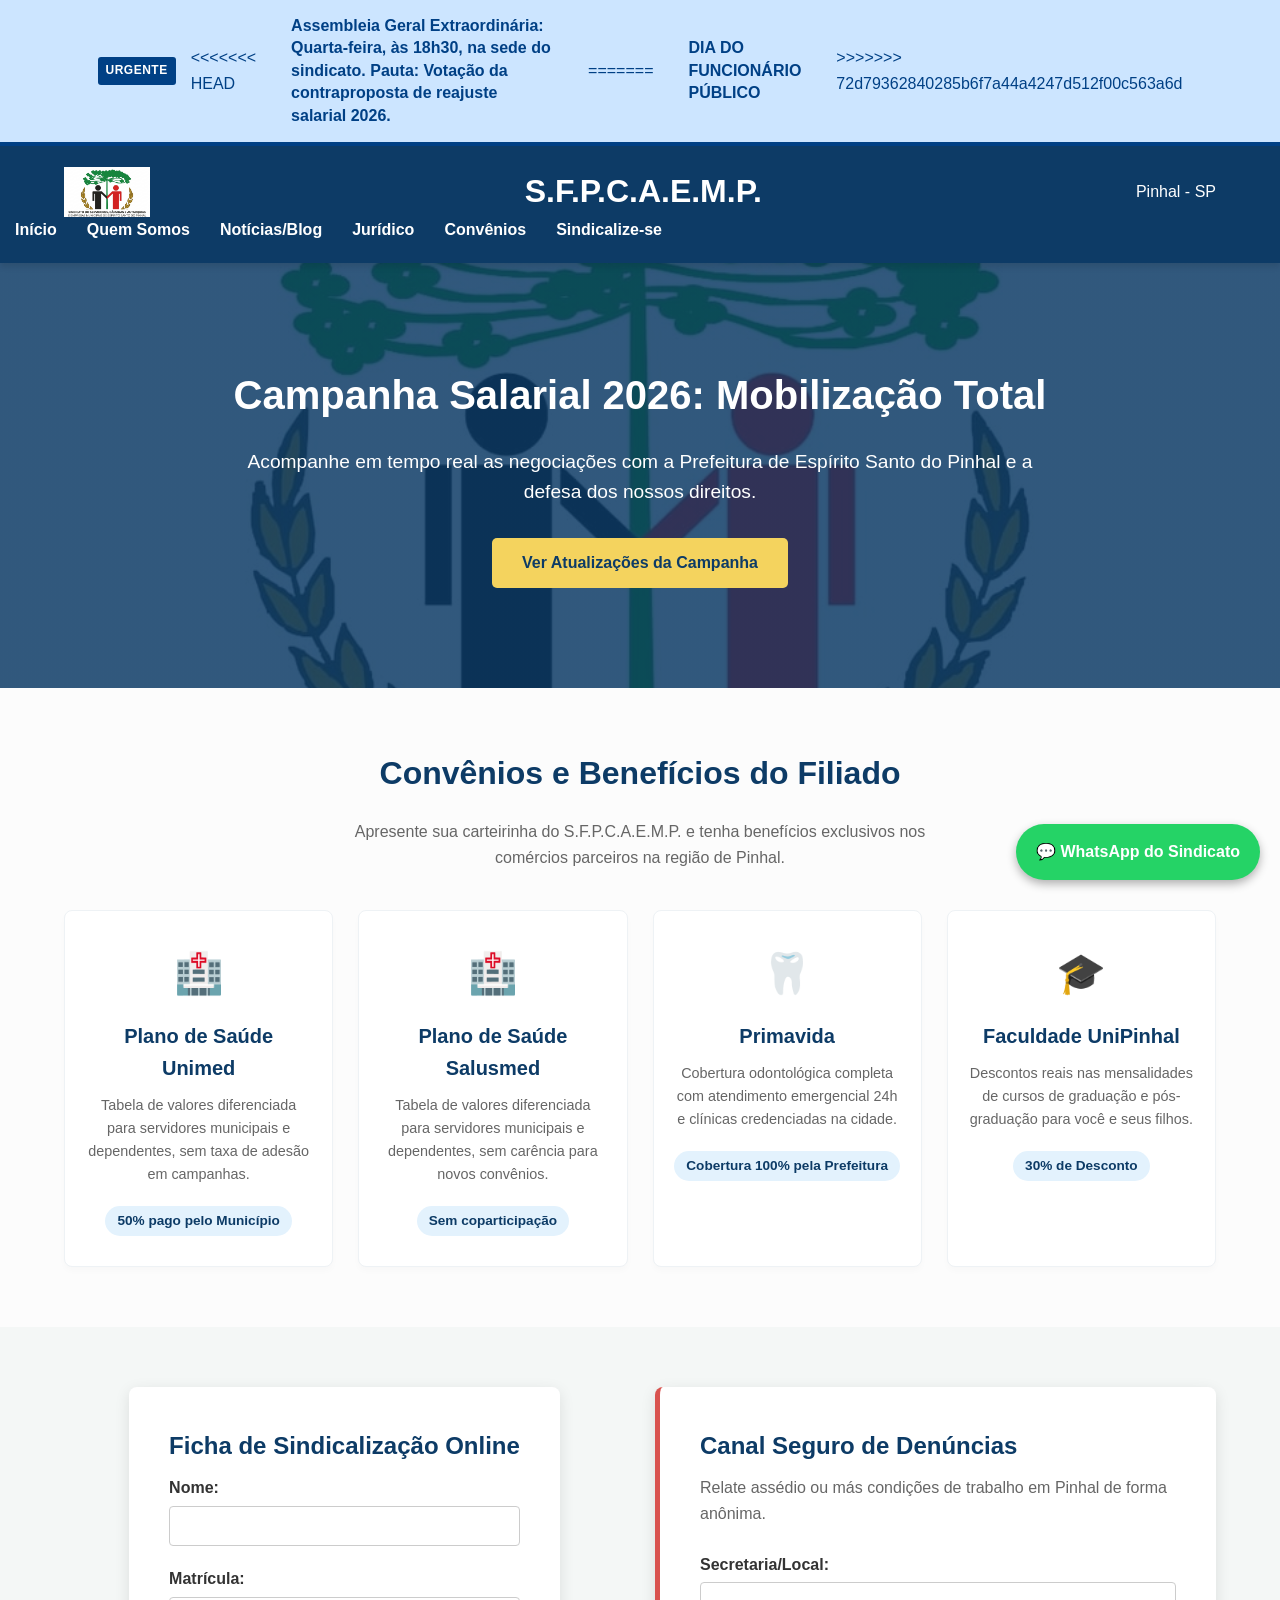
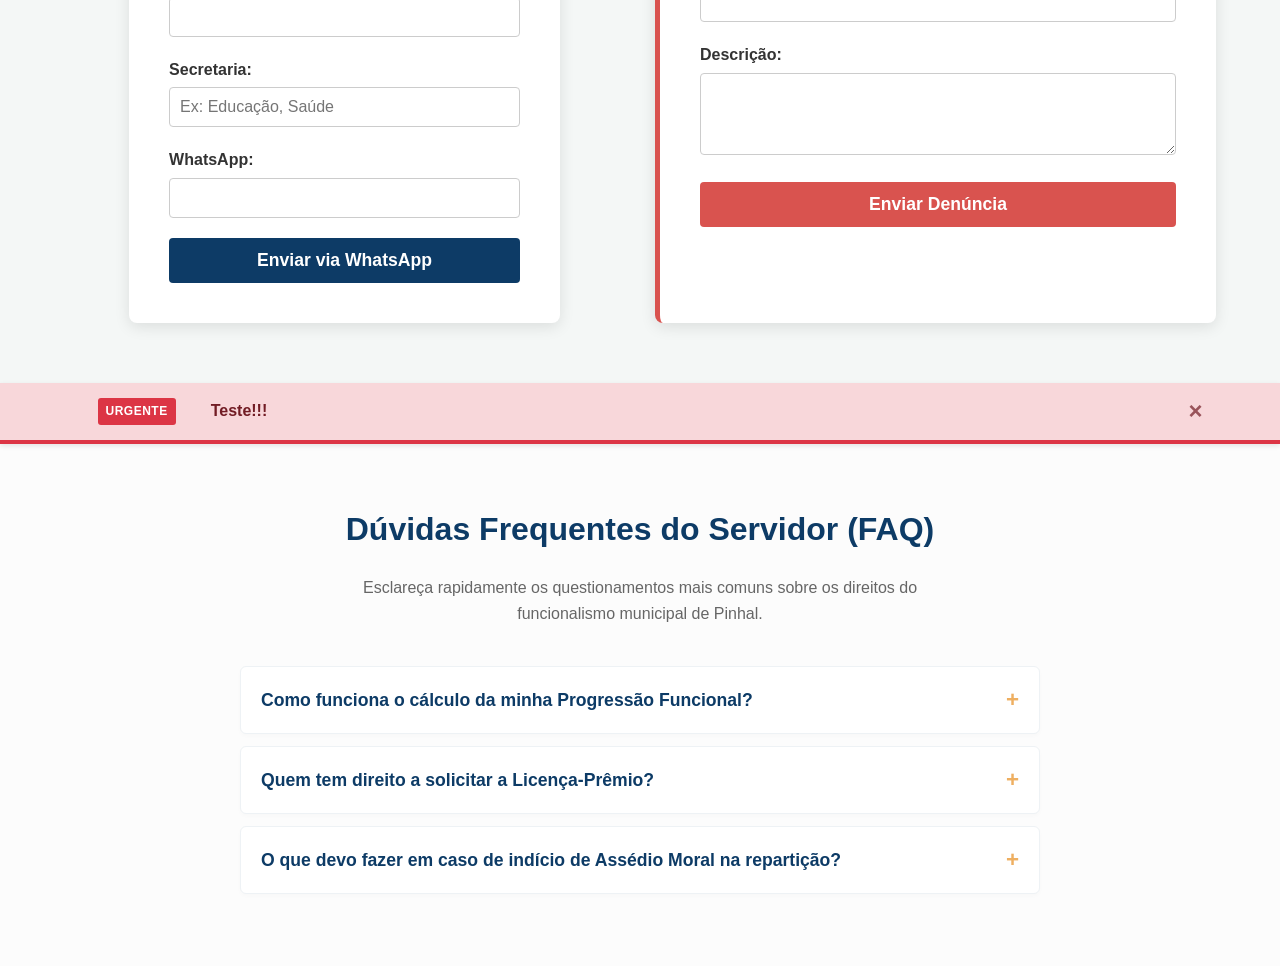
==== commit 0d0b243f: "Sincronizando alterações locais com o painel" ====
--- a/index.html
+++ b/index.html
@@ -10,10 +10,14 @@
 <body>
 
     <!-- PAINEL DE AVISOS URGENTES -->
-<div class="alerta-urgente" id="painel-alerta">
+<div class="alerta-informativo" id="painel-alerta">
     <div class="container alerta-content">
         <span class="badge-alerta">URGENTE</span>
+<<<<<<< HEAD
          <p><strong>Assembleia Geral Extraordinária:</strong> Quarta-feira, às 18h30, na sede do sindicato. Pauta: Votação da contraproposta de reajuste salarial 2026.</p>
+=======
+        <p>DIA DO FUNCIONÁRIO PÚBLICO</p>
+>>>>>>> 72d79362840285b6f7a44a4247d512f00c563a6d
     </div>
 </div>
 
